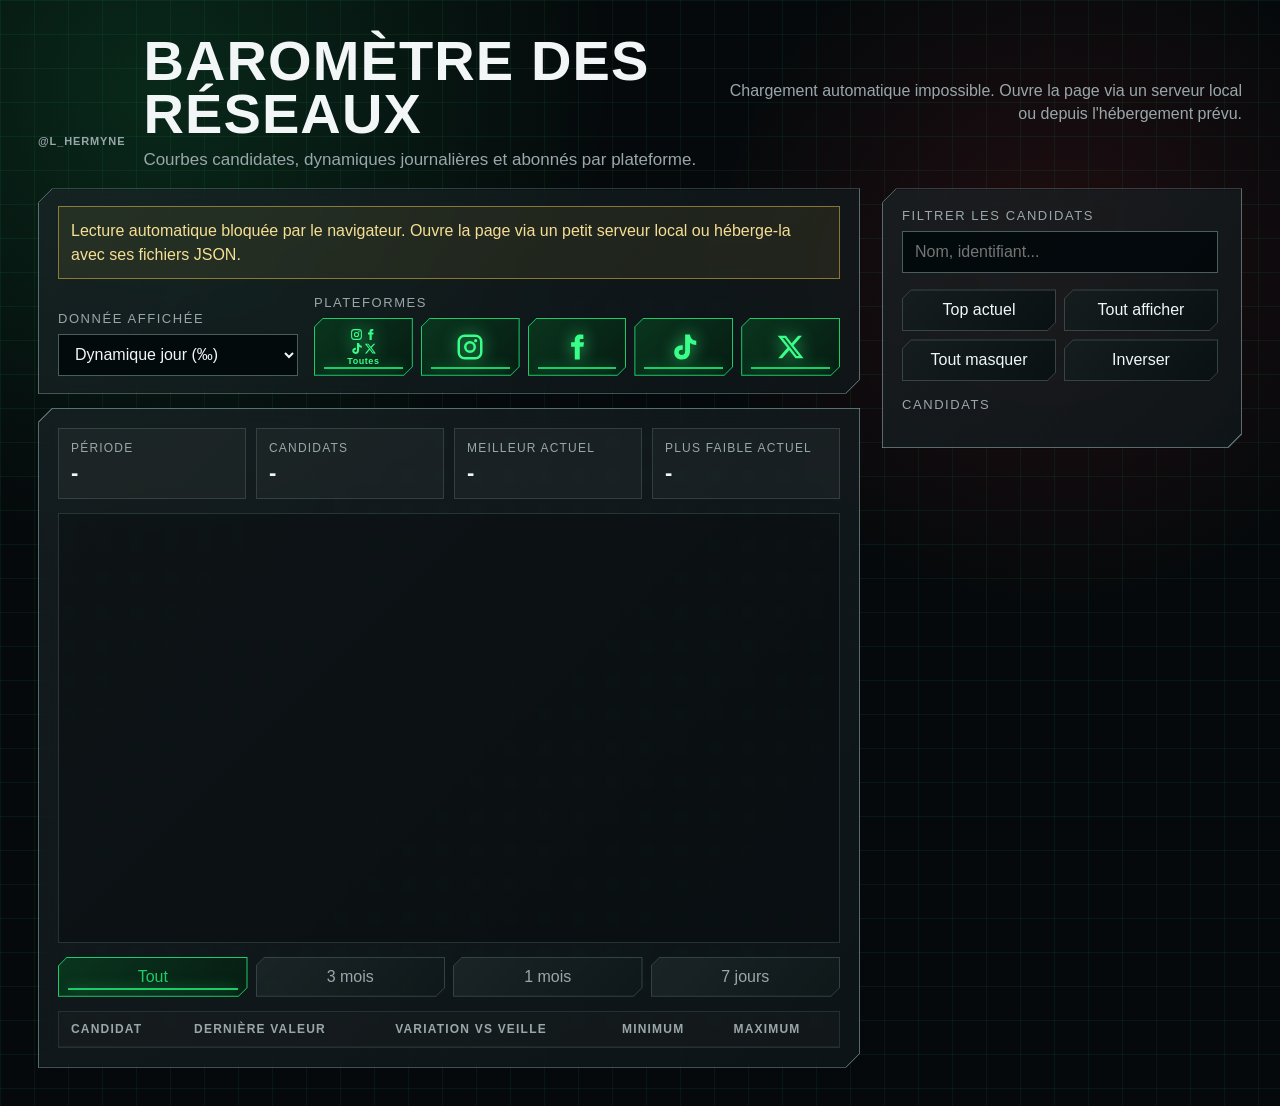
==== monitor_dashboard.html @ f23c0d62 "Add files via upload" ====
<!doctype html>
<html lang="fr">
<head>
  <meta charset="utf-8">
  <meta name="viewport" content="width=device-width, initial-scale=1">
  <title>Baromètre des réseaux</title>
  <style>
    :root {
      --bg: #05090b;
      --panel: rgba(13, 24, 27, 0.62);
      --panel-strong: rgba(18, 31, 35, 0.86);
      --border: rgba(104, 128, 132, 0.55);
      --text: #f3f6f7;
      --muted: #9aa7aa;
      --green: #1ccc68;
      --red: #e8323f;
      --yellow: #f1c84b;
      --grid: rgba(28, 204, 104, 0.08);
      --shadow: rgba(0, 0, 0, 0.45);
    }

    * {
      box-sizing: border-box;
    }

    body {
      margin: 0;
      min-height: 100vh;
      color: var(--text);
      font-family: "IBM Plex Sans", "Segoe UI", Arial, sans-serif;
      background:
        linear-gradient(var(--grid) 1px, transparent 1px),
        linear-gradient(90deg, var(--grid) 1px, transparent 1px),
        radial-gradient(circle at 12% 8%, rgba(28, 204, 104, 0.16), transparent 30%),
        radial-gradient(circle at 82% 24%, rgba(232, 50, 63, 0.12), transparent 26%),
        var(--bg);
      background-size: 34px 34px, 34px 34px, auto, auto, auto;
    }

    header {
      padding: 34px 38px 18px;
      display: flex;
      align-items: center;
      justify-content: space-between;
      gap: 24px;
    }

    .brand-heading {
      display: flex;
      align-items: center;
      gap: 18px;
      min-width: 0;
    }

    .brand-link {
      display: grid;
      justify-items: center;
      gap: 4px;
      color: var(--text);
      text-decoration: none;
      flex: 0 0 auto;
    }

    .brand-logo-mark {
      width: 74px;
      height: 74px;
      display: block;
      background-image: url("output/4-5POverlay.png");
      background-repeat: no-repeat;
      background-size: 270px auto;
      background-position: -2px -2px;
      filter: drop-shadow(0 8px 14px rgba(0, 0, 0, 0.55));
    }

    .brand-handle {
      color: var(--muted);
      font-size: 11px;
      font-weight: 800;
      letter-spacing: 0.08em;
    }

    .brand-link:hover .brand-handle {
      color: var(--green);
    }

    h1 {
      margin: 0;
      font-size: clamp(32px, 5vw, 56px);
      line-height: 0.95;
      letter-spacing: 0.02em;
      text-transform: uppercase;
    }

    .subtitle {
      margin-top: 10px;
      color: var(--muted);
      font-size: 17px;
    }

    .status {
      max-width: 520px;
      color: var(--muted);
      text-align: right;
      line-height: 1.45;
    }

    main {
      padding: 0 38px 38px;
      display: grid;
      grid-template-columns: minmax(0, 1fr) minmax(310px, 360px);
      gap: 22px;
    }

    .panel {
      --panel-corner: 14px;
      --panel-inner-corner: 13px;
      --panel-border-color: rgba(126, 152, 156, 0.68);
      background: transparent;
      border: 0;
      box-shadow: 0 24px 70px var(--shadow);
      clip-path: polygon(var(--panel-corner) 0, 100% 0, 100% calc(100% - var(--panel-corner)), calc(100% - var(--panel-corner)) 100%, 0 100%, 0 var(--panel-corner));
      position: relative;
      isolation: isolate;
    }

    .panel > * {
      position: relative;
      z-index: 2;
    }

    .panel::before {
      content: "";
      position: absolute;
      inset: 1px;
      background:
        linear-gradient(135deg, rgba(255, 255, 255, 0.045), rgba(255, 255, 255, 0.01)),
        var(--panel);
      clip-path: polygon(var(--panel-inner-corner) 0, 100% 0, 100% calc(100% - var(--panel-inner-corner)), calc(100% - var(--panel-inner-corner)) 100%, 0 100%, 0 var(--panel-inner-corner));
      pointer-events: none;
      z-index: 0;
      backdrop-filter: blur(10px);
      -webkit-backdrop-filter: blur(10px);
    }

    .panel::after {
      content: "";
      position: absolute;
      inset: 0;
      pointer-events: none;
      z-index: 1;
      background:
        linear-gradient(135deg, transparent calc(50% - 0.75px), var(--panel-border-color) calc(50% - 0.75px), var(--panel-border-color) calc(50% + 0.75px), transparent calc(50% + 0.75px)) top left / var(--panel-corner) var(--panel-corner) no-repeat,
        linear-gradient(135deg, transparent calc(50% - 0.75px), var(--panel-border-color) calc(50% - 0.75px), var(--panel-border-color) calc(50% + 0.75px), transparent calc(50% + 0.75px)) bottom right / var(--panel-corner) var(--panel-corner) no-repeat,
        linear-gradient(var(--panel-border-color), var(--panel-border-color)) top left var(--panel-corner) / calc(100% - var(--panel-corner)) 1px no-repeat,
        linear-gradient(var(--panel-border-color), var(--panel-border-color)) top right / 1px calc(100% - var(--panel-corner)) no-repeat,
        linear-gradient(var(--panel-border-color), var(--panel-border-color)) bottom left / calc(100% - var(--panel-corner)) 1px no-repeat,
        linear-gradient(var(--panel-border-color), var(--panel-border-color)) bottom left / 1px calc(100% - var(--panel-corner)) no-repeat;
    }

    .filters-panel {
      padding: 18px 20px;
      display: grid;
      grid-template-columns: minmax(190px, 240px) minmax(360px, 1fr);
      align-items: end;
      gap: 16px;
    }

    .candidate-panel {
      padding: 20px;
      align-self: start;
      position: sticky;
      top: 18px;
      max-height: calc(100vh - 36px);
      overflow: hidden;
    }

    .candidate-panel-scroll {
      max-height: calc(100vh - 76px);
      overflow: auto;
      padding-right: 4px;
    }

    .chart-panel {
      padding: 20px;
      min-height: 660px;
      display: grid;
      grid-template-rows: auto minmax(420px, 1fr) auto;
      gap: 14px;
    }

    .main-column {
      display: grid;
      gap: 14px;
      min-width: 0;
    }

    .row {
      display: grid;
      gap: 8px;
      margin-bottom: 16px;
    }

    .filters-panel .row,
    .candidate-panel .row {
      margin-bottom: 0;
    }

    .candidate-panel .row + .row {
      margin-top: 16px;
    }

    label {
      color: var(--muted);
      font-size: 13px;
      text-transform: uppercase;
      letter-spacing: 0.12em;
    }

    select,
    input[type="search"],
    input[type="file"],
    button {
      width: 100%;
      color: var(--text);
      background: rgba(1, 8, 10, 0.85);
      border: 1px solid rgba(104, 128, 132, 0.7);
      border-radius: 0;
      padding: 10px 12px;
      font: inherit;
    }

    button {
      cursor: pointer;
      transition: border-color 0.15s ease, color 0.15s ease, transform 0.15s ease;
    }

    button:hover {
      color: var(--green);
      border-color: var(--green);
      transform: translateY(-1px);
    }

    button,
    select,
    input {
      min-height: 42px;
    }

    .button-grid {
      display: grid;
      grid-template-columns: 1fr 1fr;
      gap: 8px;
    }

    .selection-button {
      position: relative;
      overflow: hidden;
      border: 0;
      background: rgba(104, 128, 132, 0.42);
      clip-path: polygon(9px 0, 100% 0, 100% calc(100% - 9px), calc(100% - 9px) 100%, 0 100%, 0 9px);
      isolation: isolate;
    }

    .selection-button::before {
      content: "";
      position: absolute;
      inset: 1px;
      background:
        linear-gradient(135deg, rgba(255, 255, 255, 0.065), rgba(255, 255, 255, 0.015)),
        rgba(1, 8, 10, 0.9);
      clip-path: polygon(8px 0, 100% 0, 100% calc(100% - 8px), calc(100% - 8px) 100%, 0 100%, 0 8px);
      pointer-events: none;
      z-index: 0;
    }

    .selection-button::after {
      content: "";
      position: absolute;
      left: 10px;
      right: 10px;
      bottom: 7px;
      height: 2px;
      background: transparent;
      transition: background 0.15s ease, box-shadow 0.15s ease;
      z-index: 1;
    }

    .selection-button > span {
      position: relative;
      z-index: 2;
    }

    .selection-button.active {
      color: var(--green);
      background: var(--green);
      box-shadow: 0 0 12px rgba(28, 204, 104, 0.12);
    }

    .selection-button.active::before {
      background:
        linear-gradient(135deg, rgba(57, 255, 136, 0.12), rgba(255, 255, 255, 0.015)),
        rgba(2, 14, 10, 0.94);
    }

    .selection-button.active::after {
      background: var(--green);
      box-shadow: 0 0 12px rgba(28, 204, 104, 0.7);
    }

    .platform-toggle {
      display: grid;
      grid-template-columns: repeat(5, minmax(0, 1fr));
      gap: 8px;
    }

    .platform-button {
      display: grid;
      place-items: center;
      min-height: 54px;
      position: relative;
      overflow: hidden;
      color: var(--text);
      border: 0;
      background: rgba(104, 128, 132, 0.42);
      clip-path: polygon(9px 0, 100% 0, 100% calc(100% - 9px), calc(100% - 9px) 100%, 0 100%, 0 9px);
      isolation: isolate;
      opacity: 0.62;
    }

    .platform-button::before {
      content: "";
      position: absolute;
      inset: 1px;
      background:
        linear-gradient(135deg, rgba(255, 255, 255, 0.055), rgba(255, 255, 255, 0.015)),
        rgba(1, 8, 10, 0.85);
      clip-path: polygon(8px 0, 100% 0, 100% calc(100% - 8px), calc(100% - 8px) 100%, 0 100%, 0 8px);
      pointer-events: none;
      z-index: 0;
    }

    .platform-button::after {
      content: "";
      position: absolute;
      left: 10px;
      right: 10px;
      bottom: 7px;
      height: 2px;
      background: transparent;
      transition: background 0.15s ease, box-shadow 0.15s ease;
      z-index: 1;
    }

    .platform-button.active {
      color: #39ff88;
      background: var(--green);
      box-shadow: inset 0 0 22px rgba(28, 204, 104, 0.08);
      opacity: 1;
    }

    .platform-button.active::before {
      background:
        linear-gradient(135deg, rgba(57, 255, 136, 0.12), rgba(255, 255, 255, 0.015)),
        rgba(2, 14, 10, 0.94);
    }

    .platform-button.active::after {
      background: var(--green);
      box-shadow: 0 0 12px rgba(28, 204, 104, 0.7);
    }

    .platform-button.all-platforms {
      grid-template-rows: 1fr auto;
      gap: 1px;
      font-weight: 900;
      font-size: 9px;
      letter-spacing: 0.06em;
    }

    .all-platform-icons {
      display: grid;
      grid-template-columns: repeat(2, 13px);
      gap: 1px;
    }

    .all-platform-icons svg {
      width: 13px;
      height: 13px;
      fill: currentColor;
    }

    .platform-icon {
      display: grid;
      place-items: center;
      width: 30px;
      height: 30px;
      font-weight: 900;
      line-height: 1;
    }

    .platform-icon svg {
      width: 30px;
      height: 30px;
      fill: currentColor;
    }

    .platform-button > span {
      position: relative;
      z-index: 2;
    }

    .platform-button.active .platform-icon,
    .platform-button.active .all-platform-icons {
      color: #39ff88;
      filter: drop-shadow(0 0 8px rgba(57, 255, 136, 0.72));
    }

    .candidate-list {
      display: grid;
      gap: 9px;
      margin-top: 8px;
    }

    .candidate {
      display: grid;
      grid-template-columns: 54px minmax(0, 1fr) auto;
      align-items: center;
      gap: 11px;
      padding: 8px;
      position: relative;
      background: rgba(104, 128, 132, 0.5);
      border: 0;
      color: var(--text);
      clip-path: polygon(9px 0, 100% 0, 100% calc(100% - 9px), calc(100% - 9px) 100%, 0 100%, 0 9px);
      isolation: isolate;
      transition: border-color 0.15s ease, background 0.15s ease, opacity 0.15s ease;
    }

    .candidate > * {
      position: relative;
      z-index: 2;
    }

    .candidate::before {
      content: "";
      position: absolute;
      inset: 1px;
      clip-path: polygon(8px 0, 100% 0, 100% calc(100% - 8px), calc(100% - 8px) 100%, 0 100%, 0 8px);
      pointer-events: none;
      background: rgba(255, 255, 255, 0.045);
      z-index: 0;
    }

    .candidate {
      cursor: pointer;
    }

    .candidate input {
      position: absolute;
      opacity: 0;
      pointer-events: none;
    }

    .candidate.active {
      background: var(--green);
      color: var(--text);
    }

    .candidate.active::before {
      background:
        linear-gradient(135deg, rgba(57, 255, 136, 0.1), rgba(255, 255, 255, 0.015)),
        rgba(2, 14, 10, 0.92);
    }

    .candidate:not(.active) {
      opacity: 0.68;
    }

    .candidate-photo-frame {
      width: 54px;
      height: 54px;
      display: block;
    }

    .candidate-photo {
      width: 100%;
      height: 100%;
      object-fit: cover;
      background: rgba(0, 0, 0, 0.55);
      border: 1px solid rgba(104, 128, 132, 0.55);
      clip-path: polygon(8px 0, 100% 0, 100% calc(100% - 8px), calc(100% - 8px) 100%, 0 100%, 0 8px);
    }

    .candidate-photo-fallback {
      display: grid;
      place-items: center;
      font-size: 20px;
      font-weight: 900;
      color: var(--muted);
    }

    .candidate input {
      accent-color: var(--green);
    }

    .candidate-name {
      overflow: hidden;
      white-space: nowrap;
      text-overflow: ellipsis;
      font-weight: 700;
    }

    .dot {
      width: 10px;
      height: 10px;
      border-radius: 99px;
      display: inline-block;
    }

    .kpis {
      display: grid;
      grid-template-columns: repeat(4, minmax(0, 1fr));
      gap: 10px;
    }

    .kpi {
      padding: 12px;
      background: rgba(255, 255, 255, 0.035);
      border: 1px solid rgba(104, 128, 132, 0.32);
    }

    .kpi span {
      display: block;
      color: var(--muted);
      font-size: 12px;
      text-transform: uppercase;
      letter-spacing: 0.1em;
    }

    .kpi strong {
      display: block;
      margin-top: 5px;
      font-size: 22px;
    }

    .chart-wrap {
      position: relative;
      min-height: 420px;
      background: rgba(0, 0, 0, 0.25);
      border: 1px solid rgba(104, 128, 132, 0.3);
    }

    .range-toggle {
      display: grid;
      grid-template-columns: repeat(4, minmax(0, 1fr));
      gap: 8px;
    }

    .range-button {
      min-height: 40px;
      color: var(--muted);
      position: relative;
      overflow: hidden;
      border: 0;
      background: rgba(104, 128, 132, 0.42);
      clip-path: polygon(9px 0, 100% 0, 100% calc(100% - 9px), calc(100% - 9px) 100%, 0 100%, 0 9px);
      isolation: isolate;
    }

    .range-button::before {
      content: "";
      position: absolute;
      inset: 1px;
      background:
        linear-gradient(135deg, rgba(255, 255, 255, 0.065), rgba(255, 255, 255, 0.015)),
        rgba(1, 8, 10, 0.78);
      clip-path: polygon(8px 0, 100% 0, 100% calc(100% - 8px), calc(100% - 8px) 100%, 0 100%, 0 8px);
      pointer-events: none;
      z-index: 0;
    }

    .range-button::after {
      content: "";
      position: absolute;
      left: 10px;
      right: 10px;
      bottom: 7px;
      height: 2px;
      background: transparent;
      transition: background 0.15s ease, box-shadow 0.15s ease;
      z-index: 1;
    }

    .range-button > span {
      position: relative;
      z-index: 2;
    }

    .range-button.active {
      color: var(--green);
      background: var(--green);
    }

    .range-button.active::before {
      background:
        linear-gradient(135deg, rgba(57, 255, 136, 0.12), rgba(255, 255, 255, 0.015)),
        rgba(2, 14, 10, 0.94);
    }

    .range-button.active::after {
      background: var(--green);
      box-shadow: 0 0 12px rgba(28, 204, 104, 0.7);
    }

    canvas {
      width: 100%;
      height: 100%;
      display: block;
    }

    .tooltip {
      position: absolute;
      pointer-events: none;
      min-width: 190px;
      max-width: 280px;
      padding: 10px 12px;
      border: 1px solid rgba(104, 128, 132, 0.62);
      background: rgba(2, 8, 10, 0.94);
      box-shadow: 0 14px 36px rgba(0, 0, 0, 0.38);
      color: var(--text);
      font-size: 13px;
      line-height: 1.45;
      display: none;
      z-index: 10;
    }

    .table-wrap {
      overflow: auto;
      border: 1px solid rgba(104, 128, 132, 0.28);
      background: rgba(0, 0, 0, 0.2);
      -webkit-overflow-scrolling: touch;
    }

    table {
      width: 100%;
      border-collapse: collapse;
      min-width: 720px;
    }

    th,
    td {
      padding: 10px 12px;
      border-bottom: 1px solid rgba(104, 128, 132, 0.18);
      text-align: left;
      white-space: nowrap;
    }

    th {
      color: var(--muted);
      font-size: 12px;
      text-transform: uppercase;
      letter-spacing: 0.1em;
      background: rgba(255, 255, 255, 0.035);
    }

    .positive {
      color: var(--green);
      font-weight: 800;
    }

    .negative {
      color: var(--red);
      font-weight: 800;
    }

    .neutral {
      color: var(--muted);
      font-weight: 800;
    }

    .notice {
      display: none;
      margin-bottom: 16px;
      padding: 12px;
      border: 1px solid rgba(241, 200, 75, 0.5);
      background: rgba(241, 200, 75, 0.08);
      color: #f5df95;
      line-height: 1.45;
    }

    .filters-panel .notice {
      grid-column: 1 / -1;
      margin-bottom: 0;
    }

    .notice.visible {
      display: block;
    }

    .small {
      color: var(--muted);
      font-size: 13px;
      line-height: 1.45;
    }

    @media (max-width: 980px) {
      header {
        display: grid;
        align-items: start;
      }

      .status {
        margin-top: 14px;
        text-align: left;
      }

      main {
        grid-template-columns: 1fr;
      }

      .filters-panel {
        grid-template-columns: 1fr;
      }

      .candidate-panel {
        position: static;
        max-height: none;
      }

      .candidate-panel-scroll {
        max-height: none;
        overflow: visible;
        padding-right: 0;
      }

      .kpis {
        grid-template-columns: repeat(2, minmax(0, 1fr));
      }
    }

    @media (max-width: 640px) {
      body {
        background-size: 26px 26px, 26px 26px, auto, auto, auto;
      }

      header {
        padding: 22px 14px 14px;
      }

      h1 {
        font-size: clamp(30px, 11vw, 42px);
      }

      .brand-heading {
        align-items: flex-start;
        gap: 12px;
      }

      .brand-logo-mark {
        width: 56px;
        height: 56px;
        background-size: 206px auto;
      }

      .subtitle {
        font-size: 14px;
      }

      .status {
        font-size: 13px;
      }

      main {
        padding: 0 10px 18px;
        gap: 12px;
      }

      .panel {
        --panel-corner: 10px;
        --panel-inner-corner: 9px;
      }

      .filters-panel,
      .candidate-panel,
      .chart-panel {
        padding: 12px;
      }

      .chart-panel {
        min-height: 0;
        grid-template-rows: auto 54vh auto;
      }

      .chart-wrap {
        min-height: 360px;
      }

      .row {
        margin-bottom: 12px;
      }

      label {
        font-size: 11px;
        letter-spacing: 0.09em;
      }

      select,
      input[type="search"],
      input[type="file"],
      button {
        min-height: 46px;
        padding: 11px 12px;
        font-size: 16px;
      }

      .button-grid {
        grid-template-columns: 1fr;
      }

      .platform-toggle {
        grid-template-columns: repeat(5, minmax(48px, 1fr));
      }

      .platform-button {
        min-height: 50px;
      }

      .selection-button {
        min-height: 50px;
      }

      .candidate-list {
        grid-template-columns: 1fr;
        max-height: none;
        overflow: visible;
        padding-right: 0;
      }

      .candidate {
        grid-template-columns: 58px minmax(0, 1fr) auto;
        min-height: 74px;
        padding: 8px 10px;
        gap: 10px;
      }

      .candidate-photo-frame {
        width: 58px;
        height: 58px;
        aspect-ratio: 1 / 1;
      }

      .candidate-photo {
        object-fit: contain;
      }

      .range-toggle {
        grid-template-columns: repeat(2, minmax(0, 1fr));
      }

      .kpis {
        grid-template-columns: 1fr;
        gap: 8px;
      }

      .kpi {
        padding: 10px;
      }

      .kpi strong {
        font-size: 18px;
        line-height: 1.25;
      }

      .table-wrap {
        margin: 0 -2px;
      }

      table {
        min-width: 640px;
      }

      th,
      td {
        padding: 9px 10px;
        font-size: 13px;
      }
    }

    @media (max-width: 420px) {
      .chart-panel {
        grid-template-rows: auto 50vh auto;
      }

      .chart-wrap {
        min-height: 330px;
      }

      table {
        min-width: 590px;
      }
    }
  </style>
</head>
<body>
  <header>
    <div class="brand-heading">
      <a class="brand-link" href="https://www.instagram.com/l_hermyne/" target="_blank" rel="noopener" aria-label="Ouvrir Instagram @L_HERMYNE">
        <span class="brand-logo-mark" aria-hidden="true"></span>
        <span class="brand-handle">@L_HERMYNE</span>
      </a>
      <div>
        <h1>Baromètre des réseaux</h1>
        <div class="subtitle">Courbes candidates, dynamiques journalières et abonnés par plateforme.</div>
      </div>
    </div>
    <div class="status" id="status">Chargement des fichiers JSON...</div>
  </header>

  <main>
    <div class="main-column">
      <section class="panel filters-panel">
        <div class="notice" id="fileNotice">
          Lecture automatique bloquée par le navigateur. Ouvre la page via un petit serveur local ou héberge-la avec ses fichiers JSON.
        </div>

        <div class="row">
          <label for="metric">Donnée affichée</label>
          <select id="metric">
            <option value="daily">Dynamique jour (‰)</option>
            <option value="followers">Abonnés</option>
          </select>
        </div>

        <div class="row">
          <label>Plateformes</label>
          <div class="platform-toggle" id="platformToggle" aria-label="Plateformes">
            <button type="button" class="platform-button all-platforms active" data-platform="all" aria-pressed="true">
              <span class="all-platform-icons">
                <svg viewBox="0 0 24 24" aria-hidden="true"><path d="M7.8 2h8.4A5.8 5.8 0 0 1 22 7.8v8.4a5.8 5.8 0 0 1-5.8 5.8H7.8A5.8 5.8 0 0 1 2 16.2V7.8A5.8 5.8 0 0 1 7.8 2Zm-.1 2A3.7 3.7 0 0 0 4 7.7v8.6A3.7 3.7 0 0 0 7.7 20h8.6a3.7 3.7 0 0 0 3.7-3.7V7.7A3.7 3.7 0 0 0 16.3 4H7.7Zm8.8 1.6a1.3 1.3 0 1 1 0 2.6 1.3 1.3 0 0 1 0-2.6ZM12 7.2A4.8 4.8 0 1 1 12 16.8 4.8 4.8 0 0 1 12 7.2Zm0 2A2.8 2.8 0 1 0 12 14.8 2.8 2.8 0 0 0 12 9.2Z"/></svg>
                <svg viewBox="0 0 24 24" aria-hidden="true"><path d="M14.2 8.1V6.6c0-.7.2-1.1 1.2-1.1h1.7V2.2c-.8-.1-1.7-.2-2.5-.2-2.6 0-4.4 1.6-4.4 4.4v1.7H7.3v3.7h2.9V22h4V11.8h2.9l.5-3.7h-3.4Z"/></svg>
                <svg viewBox="0 0 24 24" aria-hidden="true"><path d="M16.7 2c.4 3 2.1 4.8 5.1 5v3.4a8.3 8.3 0 0 1-5-1.6v6.4c0 4.1-2.6 6.8-6.5 6.8-3.7 0-6.1-2.4-6.1-5.7 0-3.6 2.8-6.1 6.8-5.7v3.6c-1.9-.3-3.2.5-3.2 2 0 1.2 1 2.1 2.4 2.1 1.7 0 2.7-1 2.7-3V2h3.8Z"/></svg>
                <svg viewBox="0 0 24 24" aria-hidden="true"><path d="M17.7 3h3.1l-6.8 7.8L22 21h-6.4l-5-6.5L4.9 21H1.8l7.3-8.4L1.4 3h6.6l4.5 5.9L17.7 3Zm-1.1 16.2h1.7L7.1 4.7H5.3l11.3 14.5Z"/></svg>
              </span>
              <span>Toutes</span>
            </button>
            <button type="button" class="platform-button active" data-platform="instagram" aria-label="Instagram" aria-pressed="true">
              <span class="platform-icon"><svg viewBox="0 0 24 24" aria-hidden="true"><path d="M7.8 2h8.4A5.8 5.8 0 0 1 22 7.8v8.4a5.8 5.8 0 0 1-5.8 5.8H7.8A5.8 5.8 0 0 1 2 16.2V7.8A5.8 5.8 0 0 1 7.8 2Zm-.1 2A3.7 3.7 0 0 0 4 7.7v8.6A3.7 3.7 0 0 0 7.7 20h8.6a3.7 3.7 0 0 0 3.7-3.7V7.7A3.7 3.7 0 0 0 16.3 4H7.7Zm8.8 1.6a1.3 1.3 0 1 1 0 2.6 1.3 1.3 0 0 1 0-2.6ZM12 7.2A4.8 4.8 0 1 1 12 16.8 4.8 4.8 0 0 1 12 7.2Zm0 2A2.8 2.8 0 1 0 12 14.8 2.8 2.8 0 0 0 12 9.2Z"/></svg></span>
            </button>
            <button type="button" class="platform-button active" data-platform="facebook" aria-label="Facebook" aria-pressed="true">
              <span class="platform-icon"><svg viewBox="0 0 24 24" aria-hidden="true"><path d="M14.2 8.1V6.6c0-.7.2-1.1 1.2-1.1h1.7V2.2c-.8-.1-1.7-.2-2.5-.2-2.6 0-4.4 1.6-4.4 4.4v1.7H7.3v3.7h2.9V22h4V11.8h2.9l.5-3.7h-3.4Z"/></svg></span>
            </button>
            <button type="button" class="platform-button active" data-platform="tiktok" aria-label="TikTok" aria-pressed="true">
              <span class="platform-icon"><svg viewBox="0 0 24 24" aria-hidden="true"><path d="M16.7 2c.4 3 2.1 4.8 5.1 5v3.4a8.3 8.3 0 0 1-5-1.6v6.4c0 4.1-2.6 6.8-6.5 6.8-3.7 0-6.1-2.4-6.1-5.7 0-3.6 2.8-6.1 6.8-5.7v3.6c-1.9-.3-3.2.5-3.2 2 0 1.2 1 2.1 2.4 2.1 1.7 0 2.7-1 2.7-3V2h3.8Z"/></svg></span>
            </button>
            <button type="button" class="platform-button active" data-platform="twitter" aria-label="X" aria-pressed="true">
              <span class="platform-icon"><svg viewBox="0 0 24 24" aria-hidden="true"><path d="M17.7 3h3.1l-6.8 7.8L22 21h-6.4l-5-6.5L4.9 21H1.8l7.3-8.4L1.4 3h6.6l4.5 5.9L17.7 3Zm-1.1 16.2h1.7L7.1 4.7H5.3l11.3 14.5Z"/></svg></span>
            </button>
          </div>
        </div>

      </section>

      <section class="panel chart-panel">
        <div class="kpis">
          <div class="kpi"><span>Période</span><strong id="kpiPeriod">-</strong></div>
          <div class="kpi"><span>Candidats</span><strong id="kpiCandidates">-</strong></div>
          <div class="kpi"><span>Meilleur actuel</span><strong id="kpiBest">-</strong></div>
          <div class="kpi"><span>Plus faible actuel</span><strong id="kpiWorst">-</strong></div>
        </div>

        <div class="chart-wrap" id="chartWrap">
          <canvas id="chart"></canvas>
          <div class="tooltip" id="tooltip"></div>
        </div>

        <div class="range-toggle" id="rangeToggle" aria-label="Période affichée">
          <button type="button" class="range-button active" data-range="all" aria-pressed="true"><span>Tout</span></button>
          <button type="button" class="range-button" data-range="90d" aria-pressed="false"><span>3 mois</span></button>
          <button type="button" class="range-button" data-range="30d" aria-pressed="false"><span>1 mois</span></button>
          <button type="button" class="range-button" data-range="7d" aria-pressed="false"><span>7 jours</span></button>
        </div>

        <div class="table-wrap">
          <table>
            <thead>
              <tr>
                <th>Candidat</th>
                <th>Dernière valeur</th>
                <th>Variation vs veille</th>
                <th>Minimum</th>
                <th>Maximum</th>
              </tr>
            </thead>
            <tbody id="summaryBody"></tbody>
          </table>
        </div>
      </section>
    </div>

    <aside class="panel candidate-panel">
      <div class="candidate-panel-scroll">
        <div class="row">
          <label for="candidateSearch">Filtrer les candidats</label>
          <input id="candidateSearch" type="search" placeholder="Nom, identifiant...">
        </div>

        <div class="button-grid row selection-actions">
          <button type="button" class="selection-button" id="selectTop" data-selection-action="top"><span>Top actuel</span></button>
          <button type="button" class="selection-button" id="selectAll" data-selection-action="all"><span>Tout afficher</span></button>
          <button type="button" class="selection-button" id="clearAll" data-selection-action="none"><span>Tout masquer</span></button>
          <button type="button" class="selection-button" id="invertSelection" data-selection-action="invert"><span>Inverser</span></button>
        </div>

        <div class="row">
          <label>Candidats</label>
          <div class="candidate-list" id="candidateList"></div>
        </div>
      </div>
    </aside>
  </main>

  <script>
    const PLATFORM_FILES = {
      instagram: "data/instagram_history.json",
      twitter: "data/twitter_history.json",
      tiktok: "data/tiktok_history.json",
      facebook: "data/facebook_history.json"
    };

    const PLATFORM_LABELS = {
      instagram: "Instagram",
      twitter: "X",
      tiktok: "TikTok",
      facebook: "Facebook"
    };

    const COLORS = [
      "#1ccc68", "#41a4ff", "#f1c84b", "#e8323f", "#b46cff", "#ff8d3d", "#33d6d1",
      "#f36fb5", "#98e64d", "#d9e2e7", "#8fa8ff", "#ffaa9b", "#57f0a4", "#c8c04f"
    ];

    const state = {
      candidates: [],
      histories: {},
      selectedPlatforms: new Set(Object.keys(PLATFORM_FILES)),
      selectedRange: "all",
      selected: new Set(),
      selectionAction: "top",
      series: [],
      hover: null,
      ready: false
    };

    const els = {
      status: document.getElementById("status"),
      fileNotice: document.getElementById("fileNotice"),
      metric: document.getElementById("metric"),
      platformToggle: document.getElementById("platformToggle"),
      rangeToggle: document.getElementById("rangeToggle"),
      candidateSearch: document.getElementById("candidateSearch"),
      candidateList: document.getElementById("candidateList"),
      selectTop: document.getElementById("selectTop"),
      selectAll: document.getElementById("selectAll"),
      clearAll: document.getElementById("clearAll"),
      invertSelection: document.getElementById("invertSelection"),
      canvas: document.getElementById("chart"),
      chartWrap: document.getElementById("chartWrap"),
      tooltip: document.getElementById("tooltip"),
      summaryBody: document.getElementById("summaryBody"),
      kpiPeriod: document.getElementById("kpiPeriod"),
      kpiCandidates: document.getElementById("kpiCandidates"),
      kpiBest: document.getElementById("kpiBest"),
      kpiWorst: document.getElementById("kpiWorst")
    };

    const ctx = els.canvas.getContext("2d");

    function formatValue(value, metric) {
      if (value == null || Number.isNaN(value)) return "-";
      if (metric === "followers") return Math.round(value).toLocaleString("fr-FR");
      return `${value >= 0 ? "+" : ""}${value.toFixed(1).replace(".", ",")}‰`;
    }

    function formatDate(dateText, short = false) {
      if (!dateText) return "-";
      const parts = String(dateText).split("-");
      if (parts.length !== 3) return dateText;
      const [year, month, day] = parts;
      return short ? `${day}/${month}` : `${day}/${month}/${year.slice(-2)}`;
    }

    function escapeHtml(value) {
      return String(value)
        .replace(/&/g, "&amp;")
        .replace(/</g, "&lt;")
        .replace(/>/g, "&gt;")
        .replace(/"/g, "&quot;")
        .replace(/'/g, "&#039;");
    }

    function valueClass(value) {
      if (value == null || Math.abs(value) < 0.05) return "neutral";
      return value > 0 ? "positive" : "negative";
    }

    function account(snapshot, candidateId) {
      return snapshot?.accounts?.[candidateId] ?? null;
    }

    function perMille(current, previous) {
      if (current == null || previous == null || previous === 0) return null;
      return ((current - previous) / previous) * 1000;
    }

    function activePlatforms() {
      return Object.keys(PLATFORM_FILES).filter(platform => state.selectedPlatforms.has(platform));
    }

    function setPlatformButtons() {
      const platforms = activePlatforms();
      const allActive = platforms.length === Object.keys(PLATFORM_FILES).length;

      for (const button of els.platformToggle.querySelectorAll(".platform-button")) {
        const platform = button.dataset.platform;
        const active = platform === "all" ? allActive : state.selectedPlatforms.has(platform);
        button.classList.toggle("active", active);
        button.setAttribute("aria-pressed", String(active));
      }
    }

    function setRangeButtons() {
      for (const button of els.rangeToggle.querySelectorAll(".range-button")) {
        const active = button.dataset.range === state.selectedRange;
        button.classList.toggle("active", active);
        button.setAttribute("aria-pressed", String(active));
      }
    }

    function setSelectionAction(action) {
      state.selectionAction = action;
      for (const button of document.querySelectorAll(".selection-button")) {
        const active = button.dataset.selectionAction === action;
        button.classList.toggle("active", active);
        button.setAttribute("aria-pressed", String(active));
      }
    }

    function candidatePhotoPath(candidate) {
      const safeName = String(candidate.id || "")
        .toLowerCase()
        .replace(/[^a-z0-9_-]+/g, "_")
        .replace(/^_+|_+$/g, "");
      return safeName ? `output/profile_pics/${safeName}.png` : "";
    }

    function candidateInstagramUsername(candidate) {
      return candidate.accounts?.instagram?.username || "";
    }

    function instagramProfilePictures(candidateId) {
      const history = state.histories.instagram || [];
      const urls = [];
      for (let index = history.length - 1; index >= 0; index -= 1) {
        const url = account(history[index], candidateId)?.profile_pic_url;
        if (url && !urls.includes(url)) urls.push(url);
      }
      return urls;
    }

    function candidatePhotoSources(candidate) {
      const sources = instagramProfilePictures(candidate.id);
      const username = candidateInstagramUsername(candidate);
      if (username) sources.push(`https://unavatar.io/instagram/${encodeURIComponent(username)}`);
      const localPath = candidatePhotoPath(candidate);
      if (localPath) sources.push(localPath);
      return sources;
    }

    function handleCandidateImageError(image) {
      let sources = [];
      try {
        sources = JSON.parse(image.dataset.photoSources || "[]");
      } catch (error) {
        sources = [];
      }

      const nextIndex = Number(image.dataset.photoIndex || 0) + 1;
      if (sources[nextIndex]) {
        image.dataset.photoIndex = String(nextIndex);
        image.src = sources[nextIndex];
        return;
      }

      image.style.display = "none";
      image.nextElementSibling.style.display = "grid";
    }

    function allDates() {
      const dates = new Set();
      for (const history of Object.values(state.histories)) {
        for (const snapshot of history || []) {
          if (snapshot.date) dates.add(snapshot.date);
        }
      }
      return [...dates].sort();
    }

    function filteredDates() {
      const dates = allDates();
      if (state.selectedRange === "all" || !dates.length) return dates;

      const latest = new Date(`${dates[dates.length - 1]}T00:00:00`);
      const days = { "7d": 7, "30d": 30, "90d": 90 }[state.selectedRange];
      if (!days) return dates;

      const start = new Date(latest);
      start.setDate(start.getDate() - (days - 1));
      return dates.filter(date => new Date(`${date}T00:00:00`) >= start);
    }

    function snapshotByDate(platform, date) {
      return state.historyByDate?.[platform]?.[date] ?? null;
    }

    function selectedPlatformValues(candidateId, date, previousDate, metric) {
      const values = [];
      for (const platform of activePlatforms()) {
        const current = snapshotByDate(platform, date);
        const currentFollowers = account(current, candidateId)?.followers;

        if (metric === "followers") {
          if (currentFollowers != null) values.push({ value: currentFollowers, followers: currentFollowers });
          continue;
        }

        const previousFollowers = account(snapshotByDate(platform, previousDate), candidateId)?.followers;
        const value = perMille(currentFollowers, previousFollowers);
        if (value != null) values.push({ value, followers: currentFollowers });
      }

      return values;
    }

    function combinedValue(candidateId, date, previousDate, metric) {
      const values = selectedPlatformValues(candidateId, date, previousDate, metric);
      if (!values.length) return null;

      if (metric === "followers") {
        return values.reduce((sum, item) => sum + (item.value || 0), 0);
      }

      const maxFollowers = Math.max(...values.map(item => item.followers || 0));
      if (maxFollowers <= 0) return null;

      let weightedSum = 0;
      let weightSum = 0;
      for (const item of values) {
        const weight = item.followers / maxFollowers;
        weightedSum += item.value * weight;
        weightSum += weight;
      }
      return weightSum ? weightedSum / weightSum : null;
    }

    function candidateName(candidate) {
      return candidate.display_name || candidate.id;
    }

    function getColor(candidate, index) {
      const key = candidate.id || String(index);
      let hash = 0;
      for (let i = 0; i < key.length; i += 1) hash = (hash * 31 + key.charCodeAt(i)) >>> 0;
      return COLORS[hash % COLORS.length];
    }

    function buildSeries() {
      const metric = els.metric.value;
      const dates = filteredDates();
      const completeDates = allDates();
      const platforms = activePlatforms();

      state.series = state.candidates
        .filter(candidate => state.selected.has(candidate.id))
        .map((candidate, index) => {
          const points = dates.map((date, dateIndex) => {
            const completeDateIndex = completeDates.indexOf(date);
            const previousDate = completeDates[completeDateIndex - 1];
            const value = platforms.length ? combinedValue(candidate.id, date, previousDate, metric) : null;
            return { date, value };
          }).filter(point => point.value != null);

          return {
            candidate,
            label: candidateName(candidate),
            color: getColor(candidate, index),
            points
          };
        })
        .filter(series => series.points.length);
    }

    function drawChart() {
      const ratio = window.devicePixelRatio || 1;
      const rect = els.chartWrap.getBoundingClientRect();
      const width = Math.max(320, rect.width);
      const height = Math.max(420, rect.height);
      els.canvas.width = Math.floor(width * ratio);
      els.canvas.height = Math.floor(height * ratio);
      ctx.setTransform(ratio, 0, 0, ratio, 0, 0);
      ctx.clearRect(0, 0, width, height);

      const compactChart = width < 620;
      const margin = compactChart
        ? { top: 20, right: 12, bottom: 42, left: 44 }
        : { top: 26, right: 28, bottom: 48, left: 72 };
      const plot = {
        x: margin.left,
        y: margin.top,
        w: width - margin.left - margin.right,
        h: height - margin.top - margin.bottom
      };

      const points = state.series.flatMap(series => series.points.map(point => point.value));
      if (!points.length) {
        ctx.fillStyle = "#9aa7aa";
        ctx.font = "16px Segoe UI, Arial";
        ctx.fillText("Aucune donnée à afficher avec ces filtres.", margin.left, margin.top + 30);
        return;
      }

      let min = Math.min(...points);
      let max = Math.max(...points);
      if (min === max) {
        min -= 1;
        max += 1;
      }

      const pad = (max - min) * 0.12;
      min -= pad;
      max += pad;

      const allChartDates = [...new Set(state.series.flatMap(series => series.points.map(point => point.date)))].sort();
      const xForDate = date => {
        const index = allChartDates.indexOf(date);
        if (allChartDates.length <= 1) return plot.x + plot.w / 2;
        return plot.x + (index / (allChartDates.length - 1)) * plot.w;
      };
      const yForValue = value => plot.y + plot.h - ((value - min) / (max - min)) * plot.h;

      ctx.strokeStyle = "rgba(104, 128, 132, 0.22)";
      ctx.lineWidth = 1;
      ctx.fillStyle = "#9aa7aa";
      ctx.font = `${compactChart ? 10 : 12}px Segoe UI, Arial`;
      ctx.textAlign = "right";
      ctx.textBaseline = "middle";

      for (let i = 0; i <= 5; i += 1) {
        const value = min + ((max - min) / 5) * i;
        const y = yForValue(value);
        ctx.beginPath();
        ctx.moveTo(plot.x, y);
        ctx.lineTo(plot.x + plot.w, y);
        ctx.stroke();
        ctx.fillText(formatValue(value, els.metric.value), plot.x - (compactChart ? 5 : 10), y);
      }

      ctx.textAlign = "center";
      ctx.textBaseline = "top";
      allChartDates.forEach((date, index) => {
        const tickCount = compactChart ? 3 : 5;
        if (index !== 0 && index !== allChartDates.length - 1 && index % Math.ceil(allChartDates.length / tickCount) !== 0) return;
        const x = xForDate(date);
        ctx.fillText(formatDate(date, true), x, plot.y + plot.h + 14);
      });

      const zeroY = min < 0 && max > 0 ? yForValue(0) : null;
      if (zeroY != null) {
        ctx.strokeStyle = "rgba(217, 226, 231, 0.38)";
        ctx.beginPath();
        ctx.moveTo(plot.x, zeroY);
        ctx.lineTo(plot.x + plot.w, zeroY);
        ctx.stroke();
      }

      for (const series of state.series) {
        const valid = series.points;
        if (!valid.length) continue;

        ctx.beginPath();
        valid.forEach((point, index) => {
          const x = xForDate(point.date);
          const y = yForValue(point.value);
          if (index === 0) ctx.moveTo(x, y);
          else ctx.lineTo(x, y);
        });

        ctx.strokeStyle = series.color;
        ctx.lineWidth = 2.5;
        ctx.stroke();

        for (const point of valid) {
          ctx.beginPath();
          ctx.arc(xForDate(point.date), yForValue(point.value), 3.2, 0, Math.PI * 2);
          ctx.fillStyle = series.color;
          ctx.fill();
        }
      }

      state.chartScale = { plot, min, max, allChartDates, xForDate, yForValue };
    }

    function updateTooltip(event) {
      if (!state.chartScale) return;
      const rect = els.canvas.getBoundingClientRect();
      const x = event.clientX - rect.left;
      const y = event.clientY - rect.top;
      let nearest = null;
      let nearestDistance = Infinity;

      for (const series of state.series) {
        for (const point of series.points) {
          const px = state.chartScale.xForDate(point.date);
          const py = state.chartScale.yForValue(point.value);
          const distance = Math.hypot(px - x, py - y);
          if (distance < nearestDistance) {
            nearestDistance = distance;
            nearest = { series, point, px, py };
          }
        }
      }

      if (!nearest || nearestDistance > 24) {
        els.tooltip.style.display = "none";
        return;
      }

      els.tooltip.innerHTML = `
        <strong style="color:${nearest.series.color}">${escapeHtml(nearest.series.label)}</strong><br>
        ${formatDate(nearest.point.date)}<br>
        ${formatValue(nearest.point.value, els.metric.value)}
      `;
      els.tooltip.style.display = "block";
      const wrapWidth = els.chartWrap.clientWidth;
      const wrapHeight = els.chartWrap.clientHeight;
      const margin = 10;
      const offset = 12;
      const tooltipWidth = els.tooltip.offsetWidth;
      const tooltipHeight = els.tooltip.offsetHeight;
      let left = nearest.px + offset;
      let top = nearest.py + offset;

      if (left + tooltipWidth > wrapWidth - margin) {
        left = nearest.px - tooltipWidth - offset;
      }
      if (top + tooltipHeight > wrapHeight - margin) {
        top = nearest.py - tooltipHeight - offset;
      }

      els.tooltip.style.left = `${Math.max(margin, left)}px`;
      els.tooltip.style.top = `${Math.max(margin, top)}px`;
    }

    function renderSummary() {
      const metric = els.metric.value;
      const rows = state.series.map(series => {
        const values = series.points.map(point => point.value);
        const latest = values[values.length - 1];
        const previous = values.length > 1 ? values[values.length - 2] : null;
        return {
          label: series.label,
          color: series.color,
          latest,
          diff: previous == null ? null : latest - previous,
          min: Math.min(...values),
          max: Math.max(...values)
        };
      }).sort((a, b) => (b.latest ?? -Infinity) - (a.latest ?? -Infinity));

      els.summaryBody.innerHTML = rows.map(row => `
        <tr>
          <td><span class="dot" style="background:${row.color}"></span> ${escapeHtml(row.label)}</td>
          <td class="${valueClass(row.latest)}">${formatValue(row.latest, metric)}</td>
          <td class="${valueClass(row.diff)}">${formatValue(row.diff, metric)}</td>
          <td>${formatValue(row.min, metric)}</td>
          <td>${formatValue(row.max, metric)}</td>
        </tr>
      `).join("");

      const plottedDates = [...new Set(state.series.flatMap(series => series.points.map(point => point.date)))].sort();
      els.kpiPeriod.textContent = plottedDates.length ? `${formatDate(plottedDates[0])} -> ${formatDate(plottedDates[plottedDates.length - 1])}` : "-";
      els.kpiCandidates.textContent = `${state.selected.size}/${state.candidates.length}`;
      els.kpiBest.textContent = rows[0] ? `${rows[0].label} ${formatValue(rows[0].latest, metric)}` : "-";
      els.kpiWorst.textContent = rows[rows.length - 1] ? `${rows[rows.length - 1].label} ${formatValue(rows[rows.length - 1].latest, metric)}` : "-";
    }

    function renderCandidateList() {
      const query = els.candidateSearch.value.trim().toLowerCase();
      const candidates = state.candidates.filter(candidate => {
        const text = `${candidate.id} ${candidateName(candidate)}`.toLowerCase();
        return text.includes(query);
      });

      els.candidateList.innerHTML = candidates.map(candidate => {
        const index = state.candidates.findIndex(item => item.id === candidate.id);
        const color = getColor(candidate, index);
        const checked = state.selected.has(candidate.id) ? "checked" : "";
        const active = state.selected.has(candidate.id) ? "active" : "";
        const initial = candidateName(candidate).trim().charAt(0) || "?";
        const name = escapeHtml(candidateName(candidate));
        const id = escapeHtml(candidate.id);
        const photoSources = candidatePhotoSources(candidate);
        const photoPath = escapeHtml(photoSources[0] || "");
        const photoSourceData = escapeHtml(JSON.stringify(photoSources));
        return `
          <label class="candidate ${active}" title="${name}">
            <input type="checkbox" data-candidate="${id}" ${checked}>
            <span class="candidate-photo-frame">
              <img class="candidate-photo" src="${photoPath}" data-photo-sources="${photoSourceData}" data-photo-index="0" alt="" loading="lazy" referrerpolicy="no-referrer" onerror="handleCandidateImageError(this)">
              <span class="candidate-photo candidate-photo-fallback" style="display:none">${escapeHtml(initial)}</span>
            </span>
            <span>
              <span class="candidate-name">${name}</span>
            </span>
            <span class="dot" style="background:${color}"></span>
          </label>
        `;
      }).join("");
    }

    function refresh() {
      if (!state.ready) return;
      buildSeries();
      drawChart();
      renderSummary();
      renderCandidateList();
    }

    function selectTopCurrent() {
      const dates = allDates();
      const latestDate = dates[dates.length - 1];
      const previousDate = dates[dates.length - 2];
      const metric = els.metric.value;
      const platforms = activePlatforms();

      const ranked = state.candidates.map(candidate => {
        const value = platforms.length ? combinedValue(candidate.id, latestDate, previousDate, metric) : null;
        return { candidate, value };
      }).filter(item => item.value != null)
        .sort((a, b) => b.value - a.value)
        .slice(0, 5);

      state.selected = new Set(ranked.map(item => item.candidate.id));
      setSelectionAction("top");
      refresh();
    }

    function normalizeHistories() {
      for (const platform of Object.keys(PLATFORM_FILES)) {
        state.histories[platform] = (state.histories[platform] || [])
          .slice()
          .sort((a, b) => String(a.date).localeCompare(String(b.date)));
      }

      state.historyByDate = {};
      for (const platform of Object.keys(PLATFORM_FILES)) {
        state.historyByDate[platform] = {};
        for (const snapshot of state.histories[platform] || []) {
          if (snapshot.date) state.historyByDate[platform][snapshot.date] = snapshot;
        }
      }
    }

    function initializeData(candidates, histories) {
      state.candidates = candidates.slice().sort((a, b) => candidateName(a).localeCompare(candidateName(b), "fr"));
      state.histories = histories;
      normalizeHistories();
      state.selectedPlatforms = new Set(Object.keys(PLATFORM_FILES));
      state.selectedRange = "all";
      state.selected = new Set();
      setSelectionAction("top");
      state.ready = true;
      els.fileNotice.classList.remove("visible");
      els.status.textContent = `Données chargées : ${state.candidates.length} candidats, ${Object.keys(state.histories).length} plateformes.`;
      setPlatformButtons();
      setRangeButtons();
      renderCandidateList();
      selectTopCurrent();
    }

    async function loadAuto() {
      try {
        const cacheBust = `v=${Date.now()}`;
        const fetchJson = path => fetch(`${path}?${cacheBust}`, { cache: "no-store" }).then(response => {
          if (!response.ok) throw new Error(`${path} introuvable`);
          return response.json();
        });

        const candidates = await fetchJson("data/candidates.json").then(data => {
          return data;
        });
        const histories = {};
        for (const [platform, path] of Object.entries(PLATFORM_FILES)) {
          histories[platform] = await fetchJson(path);
        }
        initializeData(candidates, histories);
      } catch (error) {
        els.fileNotice.classList.add("visible");
        els.status.textContent = "Chargement automatique impossible. Ouvre la page via un serveur local ou depuis l'hébergement prévu.";
      }
    }

    function scheduleDailyRefresh() {
      const now = new Date();
      const nextRefresh = new Date(now);
      nextRefresh.setHours(0, 15, 0, 0);

      if (nextRefresh <= now) {
        nextRefresh.setDate(nextRefresh.getDate() + 1);
      }

      const delay = nextRefresh.getTime() - now.getTime();
      window.setTimeout(async () => {
        await loadAuto();
        scheduleDailyRefresh();
      }, delay);
    }

    els.metric.addEventListener("change", refresh);
    els.platformToggle.addEventListener("click", event => {
      const button = event.target.closest(".platform-button");
      if (!button) return;

      const platform = button.dataset.platform;
      if (platform === "all") {
        state.selectedPlatforms = new Set(Object.keys(PLATFORM_FILES));
      } else if (state.selectedPlatforms.has(platform)) {
        state.selectedPlatforms.delete(platform);
      } else {
        state.selectedPlatforms.add(platform);
      }

      setPlatformButtons();
      refresh();
    });
    els.rangeToggle.addEventListener("click", event => {
      const button = event.target.closest(".range-button");
      if (!button) return;

      state.selectedRange = button.dataset.range;
      setRangeButtons();
      refresh();
    });
    els.candidateSearch.addEventListener("input", renderCandidateList);
    els.candidateList.addEventListener("change", event => {
      const id = event.target.dataset.candidate;
      if (!id) return;
      if (event.target.checked) state.selected.add(id);
      else state.selected.delete(id);
      setSelectionAction("custom");
      refresh();
    });
    els.selectTop.addEventListener("click", selectTopCurrent);
    els.selectAll.addEventListener("click", () => {
      state.selected = new Set(state.candidates.map(candidate => candidate.id));
      setSelectionAction("all");
      refresh();
    });
    els.clearAll.addEventListener("click", () => {
      state.selected = new Set();
      setSelectionAction("none");
      refresh();
    });
    els.invertSelection.addEventListener("click", () => {
      const next = new Set();
      for (const candidate of state.candidates) {
        if (!state.selected.has(candidate.id)) next.add(candidate.id);
      }
      state.selected = next;
      setSelectionAction("invert");
      refresh();
    });
    els.canvas.addEventListener("mousemove", updateTooltip);
    els.canvas.addEventListener("mouseleave", () => els.tooltip.style.display = "none");
    window.addEventListener("resize", refresh);

    loadAuto();
    scheduleDailyRefresh();
  </script>
</body>
</html>
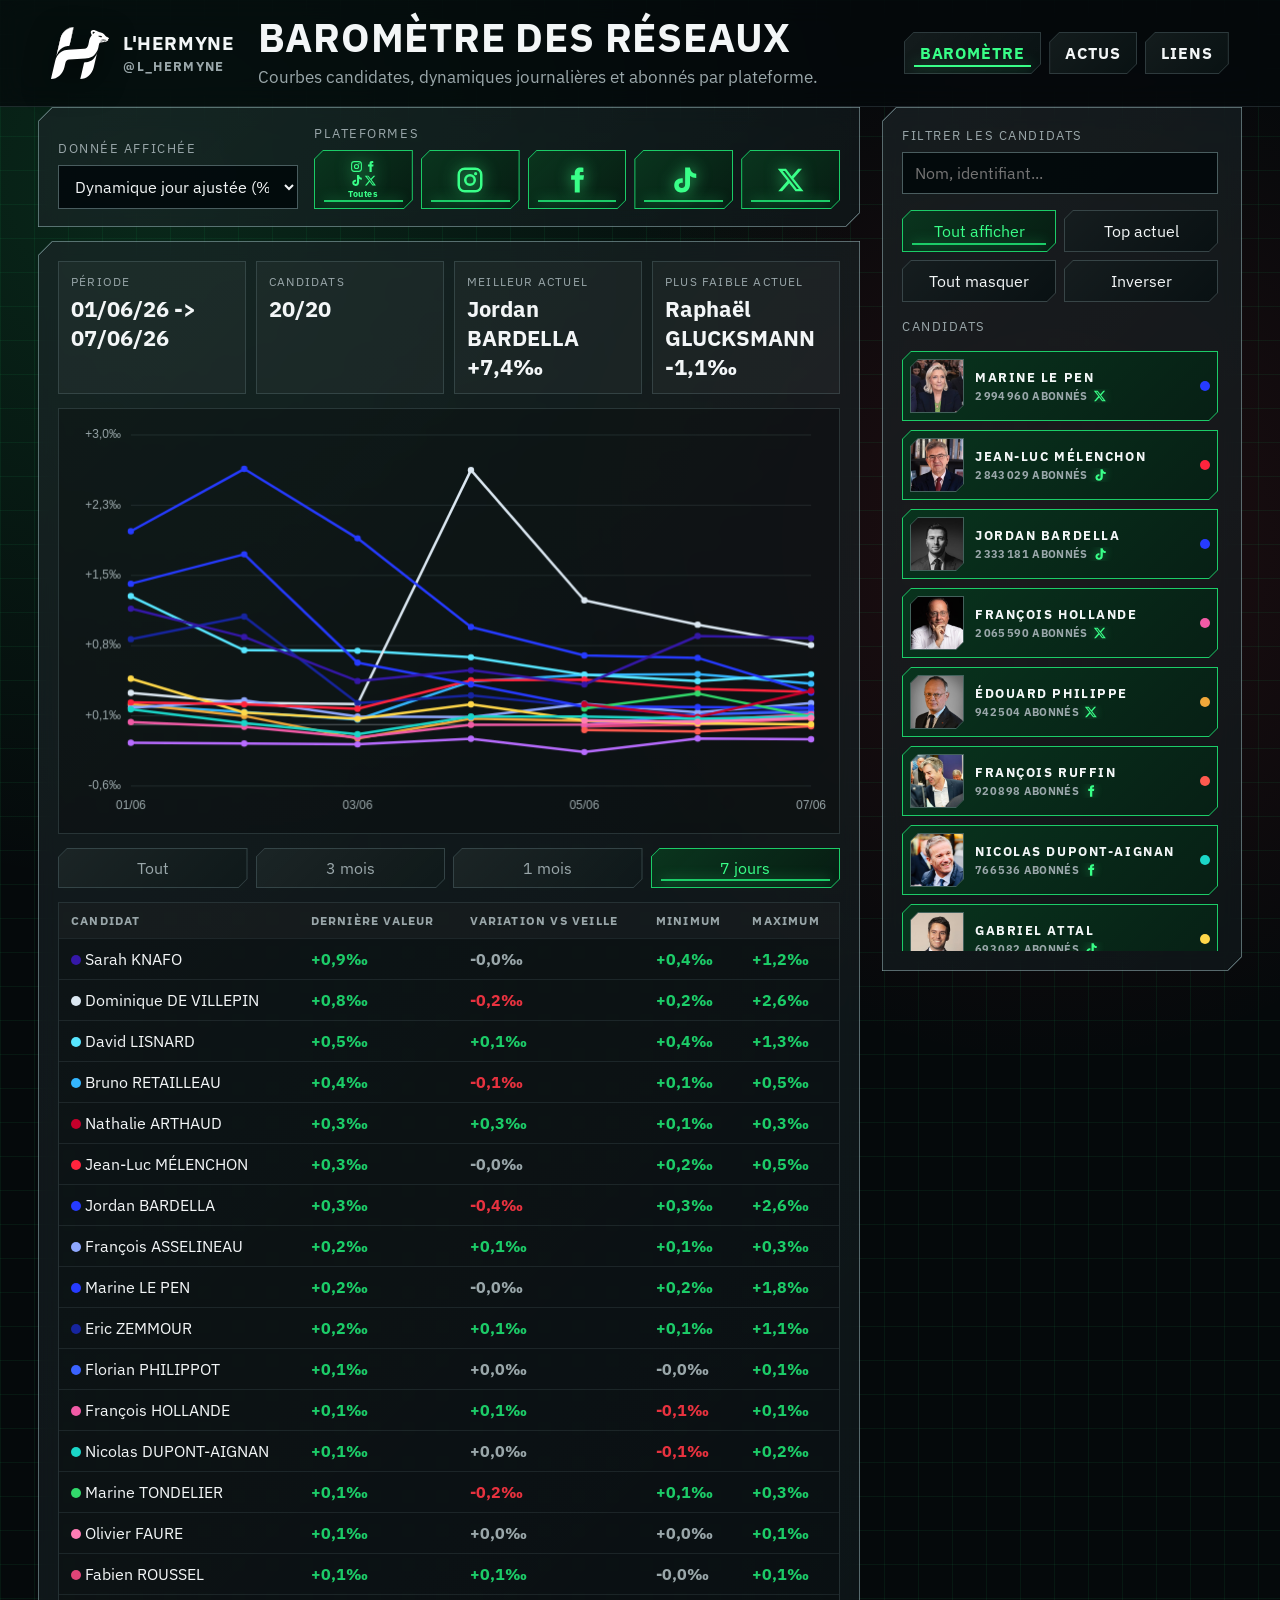
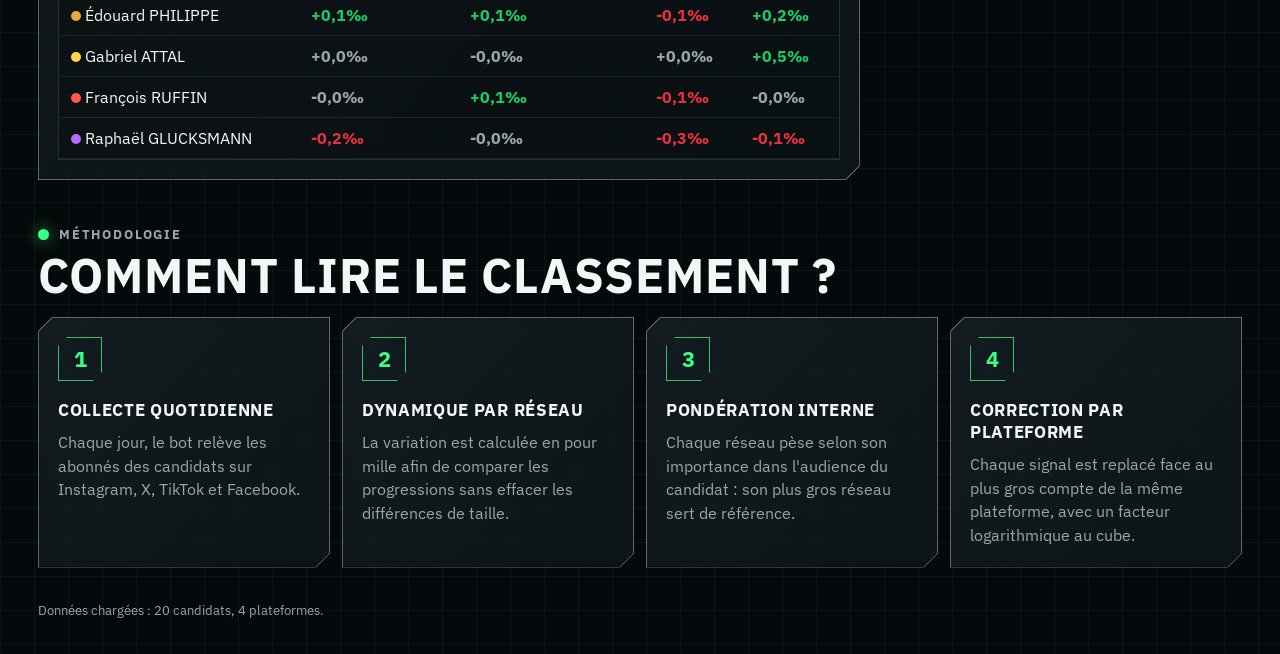
==== commit 7f87fce3: "Add files via upload" ====
--- a/monitor_dashboard.html
+++ b/monitor_dashboard.html
@@ -4,6 +4,10 @@
   <meta charset="utf-8">
   <meta name="viewport" content="width=device-width, initial-scale=1">
   <title>Baromètre des réseaux</title>
+  <link rel="icon" type="image/svg+xml" href="assets/logo.svg">
+  <link rel="preconnect" href="https://fonts.googleapis.com">
+  <link rel="preconnect" href="https://fonts.gstatic.com" crossorigin>
+  <link href="https://fonts.googleapis.com/css2?family=IBM+Plex+Sans:wght@400;500;600;700;800&display=swap" rel="stylesheet">
   <style>
     :root {
       --bg: #05090b;
@@ -37,55 +41,134 @@
       background-size: 34px 34px, 34px 34px, auto, auto, auto;
     }
 
-    header {
-      padding: 34px 38px 18px;
+    .site-header {
+      position: sticky;
+      top: 0;
+      z-index: 20;
+      padding: 18px clamp(18px, 4vw, 52px);
       display: flex;
       align-items: center;
       justify-content: space-between;
       gap: 24px;
-    }
-
-    .brand-heading {
+      background: rgba(5, 9, 11, 0.74);
+      border-bottom: 1px solid rgba(104, 128, 132, 0.26);
+      backdrop-filter: blur(14px);
+    }
+
+    .brand {
       display: flex;
       align-items: center;
-      gap: 18px;
-      min-width: 0;
-    }
-
-    .brand-link {
-      display: grid;
-      justify-items: center;
-      gap: 4px;
+      gap: 14px;
       color: var(--text);
       text-decoration: none;
       flex: 0 0 auto;
     }
 
-    .brand-logo-mark {
-      width: 74px;
-      height: 74px;
+    .brand-logo {
+      width: 58px;
+      height: 58px;
       display: block;
-      background-image: url("output/4-5POverlay.png");
-      background-repeat: no-repeat;
-      background-size: 270px auto;
-      background-position: -2px -2px;
+      object-fit: contain;
       filter: drop-shadow(0 8px 14px rgba(0, 0, 0, 0.55));
-    }
-
-    .brand-handle {
+      transition: filter 180ms ease, transform 180ms ease;
+    }
+
+    .brand-text {
+      display: grid;
+      gap: 2px;
+    }
+
+    .brand-text strong {
+      font-size: 19px;
+      letter-spacing: 0.03em;
+      text-transform: uppercase;
+    }
+
+    .brand-text small {
       color: var(--muted);
-      font-size: 11px;
       font-weight: 800;
-      letter-spacing: 0.08em;
-    }
-
-    .brand-link:hover .brand-handle {
-      color: var(--green);
+      letter-spacing: 0.1em;
+      transition: color 180ms ease, text-shadow 180ms ease;
+    }
+
+    .brand:hover .brand-logo {
+      filter:
+        drop-shadow(0 8px 14px rgba(0, 0, 0, 0.55))
+        drop-shadow(0 0 10px rgba(57, 255, 136, 0.76))
+        drop-shadow(0 0 22px rgba(57, 255, 136, 0.42));
+      transform: translateY(-1px);
+    }
+
+    .brand:hover .brand-text small {
+      color: #39ff88;
+      text-shadow: 0 0 8px rgba(57, 255, 136, 0.72);
+    }
+
+    .dashboard-heading {
+      flex: 1 1 auto;
+      min-width: 220px;
+    }
+
+    .nav {
+      display: flex;
+      flex-wrap: wrap;
+      justify-content: flex-end;
+      gap: 8px;
+    }
+
+    .nav a {
+      min-height: 42px;
+      display: inline-grid;
+      place-items: center;
+      padding: 10px 16px;
+      position: relative;
+      isolation: isolate;
+      overflow: hidden;
+      color: var(--text);
+      text-decoration: none;
+      font-weight: 800;
+      letter-spacing: 0.06em;
+      text-transform: uppercase;
+      background: rgba(104, 128, 132, 0.42);
+      clip-path: polygon(10px 0, 100% 0, 100% calc(100% - 10px), calc(100% - 10px) 100%, 0 100%, 0 10px);
+    }
+
+    .nav a::before {
+      content: "";
+      position: absolute;
+      inset: 1px;
+      z-index: -1;
+      background:
+        linear-gradient(135deg, rgba(255, 255, 255, 0.06), rgba(255, 255, 255, 0.015)),
+        rgba(1, 8, 10, 0.88);
+      clip-path: polygon(9px 0, 100% 0, 100% calc(100% - 9px), calc(100% - 9px) 100%, 0 100%, 0 9px);
+    }
+
+    .nav a::after {
+      content: "";
+      position: absolute;
+      left: 10px;
+      right: 10px;
+      bottom: 7px;
+      height: 2px;
+      background: transparent;
+      transition: background 160ms ease, box-shadow 160ms ease;
+    }
+
+    .nav a:hover,
+    .nav a.active {
+      color: #39ff88;
+    }
+
+    .nav a:hover::after,
+    .nav a.active::after {
+      background: #39ff88;
+      box-shadow: 0 0 14px rgba(57, 255, 136, 0.58);
     }
 
     h1 {
       margin: 0;
-      font-size: clamp(32px, 5vw, 56px);
+      font-size: clamp(26px, 3.4vw, 40px);
       line-height: 0.95;
       letter-spacing: 0.02em;
       text-transform: uppercase;
@@ -102,6 +185,104 @@
       color: var(--muted);
       text-align: right;
       line-height: 1.45;
+    }
+
+    .site-footer {
+      padding: 0 38px 34px;
+      display: flex;
+      flex-wrap: wrap;
+      align-items: center;
+      justify-content: space-between;
+      gap: 12px 20px;
+      color: var(--muted);
+      font-size: 13px;
+    }
+
+    .methodology-section {
+      width: calc(100% - 76px);
+      margin: 8px 38px 34px;
+      scroll-margin-top: 24px;
+      justify-items: start;
+      text-align: left;
+    }
+
+    .methodology-heading {
+      margin-bottom: 18px;
+    }
+
+    .methodology-eyebrow {
+      display: flex;
+      align-items: center;
+      gap: 10px;
+      margin: 0 0 8px;
+      color: var(--muted);
+      font-size: 13px;
+      font-weight: 800;
+      letter-spacing: 0.14em;
+      text-transform: uppercase;
+    }
+
+    .methodology-eyebrow::before {
+      content: "";
+      width: 11px;
+      height: 11px;
+      border-radius: 99px;
+      background: #39ff88;
+      box-shadow: 0 0 16px rgba(57, 255, 136, 0.68);
+    }
+
+    .methodology-heading h2 {
+      margin: 0;
+      color: var(--text);
+      font-size: clamp(30px, 4vw, 48px);
+      line-height: 1;
+      letter-spacing: 0.02em;
+      text-transform: uppercase;
+    }
+
+    .methodology-grid {
+      display: grid;
+      grid-template-columns: repeat(4, minmax(0, 1fr));
+      justify-content: start;
+      justify-items: stretch;
+      gap: 12px;
+    }
+
+    .methodology-card {
+      min-height: 220px;
+      padding: 20px;
+    }
+
+    .methodology-card-number {
+      width: 44px;
+      height: 44px;
+      display: grid;
+      place-items: center;
+      color: #39ff88;
+      border: 1px solid rgba(57, 255, 136, 0.72);
+      font-size: 22px;
+      font-weight: 900;
+      clip-path: polygon(9px 0, 100% 0, 100% calc(100% - 9px), calc(100% - 9px) 100%, 0 100%, 0 9px);
+      box-shadow: 0 0 18px rgba(57, 255, 136, 0.12);
+    }
+
+    .methodology-card h3 {
+      margin: 18px 0 10px;
+      color: var(--text);
+      font-size: 17px;
+      letter-spacing: 0.04em;
+      text-transform: uppercase;
+    }
+
+    .methodology-card p {
+      margin: 0;
+      color: var(--muted);
+      line-height: 1.48;
+    }
+
+    .site-footer .status {
+      max-width: none;
+      text-align: left;
     }
 
     main {
@@ -291,7 +472,7 @@
     }
 
     .selection-button.active {
-      color: var(--green);
+      color: #39ff88;
       background: var(--green);
       box-shadow: 0 0 12px rgba(28, 204, 104, 0.12);
     }
@@ -428,12 +609,12 @@
       gap: 11px;
       padding: 8px;
       position: relative;
-      background: rgba(104, 128, 132, 0.5);
+      background: rgba(104, 128, 132, 0.42);
       border: 0;
       color: var(--text);
       clip-path: polygon(9px 0, 100% 0, 100% calc(100% - 9px), calc(100% - 9px) 100%, 0 100%, 0 9px);
       isolation: isolate;
-      transition: border-color 0.15s ease, background 0.15s ease, opacity 0.15s ease;
+      transition: border-color 0.15s ease, background 0.15s ease, color 0.15s ease, opacity 0.15s ease;
     }
 
     .candidate > * {
@@ -447,7 +628,9 @@
       inset: 1px;
       clip-path: polygon(8px 0, 100% 0, 100% calc(100% - 8px), calc(100% - 8px) 100%, 0 100%, 0 8px);
       pointer-events: none;
-      background: rgba(255, 255, 255, 0.045);
+      background:
+        linear-gradient(135deg, rgba(255, 255, 255, 0.055), rgba(255, 255, 255, 0.015)),
+        rgba(1, 8, 10, 0.85);
       z-index: 0;
     }
 
@@ -473,29 +656,37 @@
     }
 
     .candidate:not(.active) {
-      opacity: 0.68;
+      color: var(--muted);
+      opacity: 0.78;
     }
 
     .candidate-photo-frame {
       width: 54px;
       height: 54px;
       display: block;
+      position: relative;
+      background: rgba(104, 128, 132, 0.62);
+      clip-path: polygon(8px 0, 100% 0, 100% calc(100% - 8px), calc(100% - 8px) 100%, 0 100%, 0 8px);
+      isolation: isolate;
     }
 
     .candidate-photo {
-      width: 100%;
-      height: 100%;
+      position: absolute;
+      inset: 1px;
+      width: calc(100% - 2px);
+      height: calc(100% - 2px);
       object-fit: cover;
       background: rgba(0, 0, 0, 0.55);
-      border: 1px solid rgba(104, 128, 132, 0.55);
-      clip-path: polygon(8px 0, 100% 0, 100% calc(100% - 8px), calc(100% - 8px) 100%, 0 100%, 0 8px);
+      border: 0;
+      clip-path: polygon(7px 0, 100% 0, 100% calc(100% - 7px), calc(100% - 7px) 100%, 0 100%, 0 7px);
     }
 
     .candidate-photo-fallback {
       display: grid;
       place-items: center;
-      font-size: 20px;
+      font-size: 17px;
       font-weight: 900;
+      letter-spacing: 0.04em;
       color: var(--muted);
     }
 
@@ -504,10 +695,47 @@
     }
 
     .candidate-name {
+      display: block;
       overflow: hidden;
       white-space: nowrap;
       text-overflow: ellipsis;
       font-weight: 700;
+    }
+
+    .candidate-meta {
+      display: flex;
+      align-items: center;
+      gap: 5px;
+      margin-top: 3px;
+      overflow: hidden;
+      white-space: nowrap;
+      text-overflow: ellipsis;
+      color: var(--muted);
+      font-size: 11px;
+      font-weight: 700;
+      letter-spacing: 0.03em;
+    }
+
+    .candidate-meta-label {
+      min-width: 0;
+      overflow: hidden;
+      text-overflow: ellipsis;
+    }
+
+    .candidate-meta-icon {
+      display: inline-grid;
+      place-items: center;
+      width: 14px;
+      height: 14px;
+      flex: 0 0 auto;
+      color: #39ff88;
+      filter: drop-shadow(0 0 5px rgba(57, 255, 136, 0.45));
+    }
+
+    .candidate-meta-icon svg {
+      width: 14px;
+      height: 14px;
+      fill: currentColor;
     }
 
     .dot {
@@ -597,7 +825,7 @@
     }
 
     .range-button.active {
-      color: var(--green);
+      color: #39ff88;
       background: var(--green);
     }
 
@@ -616,6 +844,8 @@
       width: 100%;
       height: 100%;
       display: block;
+      cursor: crosshair;
+      touch-action: manipulation;
     }
 
     .tooltip {
@@ -704,14 +934,14 @@
     }
 
     @media (max-width: 980px) {
-      header {
+      .site-header {
         display: grid;
+        grid-template-columns: minmax(0, 1fr);
         align-items: start;
       }
 
-      .status {
-        margin-top: 14px;
-        text-align: left;
+      .nav {
+        justify-content: start;
       }
 
       main {
@@ -736,6 +966,10 @@
       .kpis {
         grid-template-columns: repeat(2, minmax(0, 1fr));
       }
+
+      .methodology-grid {
+        grid-template-columns: repeat(2, minmax(0, 1fr));
+      }
     }
 
     @media (max-width: 640px) {
@@ -743,31 +977,65 @@
         background-size: 26px 26px, 26px 26px, auto, auto, auto;
       }
 
-      header {
+      .site-header {
         padding: 22px 14px 14px;
+        gap: 14px;
       }
 
       h1 {
-        font-size: clamp(30px, 11vw, 42px);
-      }
-
-      .brand-heading {
-        align-items: flex-start;
+        font-size: clamp(25px, 8vw, 32px);
+        line-height: 0.88;
+      }
+
+      h1 .title-line {
+        display: block;
+        white-space: nowrap;
+      }
+
+      .brand {
         gap: 12px;
       }
 
-      .brand-logo-mark {
+      .brand-logo {
         width: 56px;
         height: 56px;
-        background-size: 206px auto;
+      }
+
+      .brand-text strong {
+        font-size: 16px;
+      }
+
+      .brand-text small {
+        font-size: 11px;
       }
 
       .subtitle {
         font-size: 14px;
       }
 
-      .status {
+      .nav a {
+        flex: 1 1 100px;
+        padding: 9px 12px;
         font-size: 13px;
+      }
+
+      .site-footer {
+        padding: 0 12px 22px;
+        align-items: flex-start;
+        flex-direction: column;
+      }
+
+      .methodology-section {
+        width: calc(100% - 20px);
+        margin: 0 10px 28px;
+      }
+
+      .methodology-grid {
+        grid-template-columns: 1fr;
+      }
+
+      .methodology-card {
+        min-height: auto;
       }
 
       main {
@@ -784,6 +1052,17 @@
       .candidate-panel,
       .chart-panel {
         padding: 12px;
+      }
+
+      .candidate-panel {
+        --panel-border-color: rgba(126, 152, 156, 0.72);
+        box-shadow: 0 18px 48px rgba(0, 0, 0, 0.42);
+      }
+
+      .candidate-panel::before {
+        background:
+          linear-gradient(135deg, rgba(255, 255, 255, 0.05), rgba(255, 255, 255, 0.012)),
+          rgba(13, 24, 27, 0.72);
       }
 
       .chart-panel {
@@ -902,18 +1181,25 @@
   </style>
 </head>
 <body>
-  <header>
-    <div class="brand-heading">
-      <a class="brand-link" href="https://www.instagram.com/l_hermyne/" target="_blank" rel="noopener" aria-label="Ouvrir Instagram @L_HERMYNE">
-        <span class="brand-logo-mark" aria-hidden="true"></span>
-        <span class="brand-handle">@L_HERMYNE</span>
-      </a>
-      <div>
-        <h1>Baromètre des réseaux</h1>
-        <div class="subtitle">Courbes candidates, dynamiques journalières et abonnés par plateforme.</div>
-      </div>
+  <header class="site-header">
+    <a class="brand" href="index.html" aria-label="Retour a l'accueil">
+      <img src="assets/logo.svg" alt="" class="brand-logo">
+      <span class="brand-text">
+        <strong>L'Hermyne</strong>
+        <small>@L_HERMYNE</small>
+      </span>
+    </a>
+
+    <div class="dashboard-heading">
+      <h1><span class="title-line">Baromètre</span> <span class="title-line">des réseaux</span></h1>
+      <div class="subtitle">Courbes candidates, dynamiques journalières et abonnés par plateforme.</div>
     </div>
-    <div class="status" id="status">Chargement des fichiers JSON...</div>
+
+    <nav class="nav" aria-label="Navigation principale">
+      <a class="active" href="monitor_dashboard.html">Baromètre</a>
+      <a href="index.html#actus">Actus</a>
+      <a href="index.html#liens">Liens</a>
+    </nav>
   </header>
 
   <main>
@@ -926,8 +1212,9 @@
         <div class="row">
           <label for="metric">Donnée affichée</label>
           <select id="metric">
-            <option value="daily">Dynamique jour (‰)</option>
+            <option value="daily_adjusted">Dynamique jour ajustée (‰)</option>
             <option value="followers">Abonnés</option>
+            <option value="follower_delta">Abonnés gagnés</option>
           </select>
         </div>
 
@@ -974,10 +1261,10 @@
         </div>
 
         <div class="range-toggle" id="rangeToggle" aria-label="Période affichée">
-          <button type="button" class="range-button active" data-range="all" aria-pressed="true"><span>Tout</span></button>
+          <button type="button" class="range-button" data-range="all" aria-pressed="false"><span>Tout</span></button>
           <button type="button" class="range-button" data-range="90d" aria-pressed="false"><span>3 mois</span></button>
           <button type="button" class="range-button" data-range="30d" aria-pressed="false"><span>1 mois</span></button>
-          <button type="button" class="range-button" data-range="7d" aria-pressed="false"><span>7 jours</span></button>
+          <button type="button" class="range-button active" data-range="7d" aria-pressed="true"><span>7 jours</span></button>
         </div>
 
         <div class="table-wrap">
@@ -1005,10 +1292,10 @@
         </div>
 
         <div class="button-grid row selection-actions">
-          <button type="button" class="selection-button" id="selectTop" data-selection-action="top"><span>Top actuel</span></button>
-          <button type="button" class="selection-button" id="selectAll" data-selection-action="all"><span>Tout afficher</span></button>
-          <button type="button" class="selection-button" id="clearAll" data-selection-action="none"><span>Tout masquer</span></button>
-          <button type="button" class="selection-button" id="invertSelection" data-selection-action="invert"><span>Inverser</span></button>
+          <button type="button" class="selection-button active" id="selectAll" data-selection-action="all" aria-pressed="true"><span>Tout afficher</span></button>
+          <button type="button" class="selection-button" id="selectTop" data-selection-action="top" aria-pressed="false"><span>Top actuel</span></button>
+          <button type="button" class="selection-button" id="clearAll" data-selection-action="none" aria-pressed="false"><span>Tout masquer</span></button>
+          <button type="button" class="selection-button" id="invertSelection" data-selection-action="invert" aria-pressed="false"><span>Inverser</span></button>
         </div>
 
         <div class="row">
@@ -1019,6 +1306,40 @@
     </aside>
   </main>
 
+  <section class="methodology-section" id="methodologie">
+    <div class="methodology-heading">
+      <p class="methodology-eyebrow">Méthodologie</p>
+      <h2>Comment lire le classement ?</h2>
+    </div>
+
+    <div class="methodology-grid">
+      <article class="methodology-card panel">
+        <span class="methodology-card-number">1</span>
+        <h3>Collecte quotidienne</h3>
+        <p>Chaque jour, le bot relève les abonnés des candidats sur Instagram, X, TikTok et Facebook.</p>
+      </article>
+      <article class="methodology-card panel">
+        <span class="methodology-card-number">2</span>
+        <h3>Dynamique par réseau</h3>
+        <p>La variation est calculée en pour mille afin de comparer les progressions sans effacer les différences de taille.</p>
+      </article>
+      <article class="methodology-card panel">
+        <span class="methodology-card-number">3</span>
+        <h3>Pondération interne</h3>
+        <p>Chaque réseau pèse selon son importance dans l'audience du candidat : son plus gros réseau sert de référence.</p>
+      </article>
+      <article class="methodology-card panel">
+        <span class="methodology-card-number">4</span>
+        <h3>Correction par plateforme</h3>
+        <p>Chaque signal est replacé face au plus gros compte de la même plateforme, avec un facteur logarithmique au cube.</p>
+      </article>
+    </div>
+  </section>
+
+  <footer class="site-footer">
+    <div class="status" id="status">Chargement des fichiers JSON...</div>
+  </footer>
+
   <script>
     const PLATFORM_FILES = {
       instagram: "data/instagram_history.json",
@@ -1034,19 +1355,50 @@
       facebook: "Facebook"
     };
 
+    const PLATFORM_ICONS = {
+      instagram: '<svg viewBox="0 0 24 24" aria-hidden="true"><path d="M7.8 2h8.4A5.8 5.8 0 0 1 22 7.8v8.4a5.8 5.8 0 0 1-5.8 5.8H7.8A5.8 5.8 0 0 1 2 16.2V7.8A5.8 5.8 0 0 1 7.8 2Zm-.1 2A3.7 3.7 0 0 0 4 7.7v8.6A3.7 3.7 0 0 0 7.7 20h8.6a3.7 3.7 0 0 0 3.7-3.7V7.7A3.7 3.7 0 0 0 16.3 4H7.7Zm8.8 1.6a1.3 1.3 0 1 1 0 2.6 1.3 1.3 0 0 1 0-2.6ZM12 7.2A4.8 4.8 0 1 1 12 16.8 4.8 4.8 0 0 1 12 7.2Zm0 2A2.8 2.8 0 1 0 12 14.8 2.8 2.8 0 0 0 12 9.2Z"/></svg>',
+      facebook: '<svg viewBox="0 0 24 24" aria-hidden="true"><path d="M14.2 8.1V6.6c0-.7.2-1.1 1.2-1.1h1.7V2.2c-.8-.1-1.7-.2-2.5-.2-2.6 0-4.4 1.6-4.4 4.4v1.7H7.3v3.7h2.9V22h4V11.8h2.9l.5-3.7h-3.4Z"/></svg>',
+      tiktok: '<svg viewBox="0 0 24 24" aria-hidden="true"><path d="M16.7 2c.4 3 2.1 4.8 5.1 5v3.4a8.3 8.3 0 0 1-5-1.6v6.4c0 4.1-2.6 6.8-6.5 6.8-3.7 0-6.1-2.4-6.1-5.7 0-3.6 2.8-6.1 6.8-5.7v3.6c-1.9-.3-3.2.5-3.2 2 0 1.2 1 2.1 2.4 2.1 1.7 0 2.7-1 2.7-3V2h3.8Z"/></svg>',
+      twitter: '<svg viewBox="0 0 24 24" aria-hidden="true"><path d="M17.7 3h3.1l-6.8 7.8L22 21h-6.4l-5-6.5L4.9 21H1.8l7.3-8.4L1.4 3h6.6l4.5 5.9L17.7 3Zm-1.1 16.2h1.7L7.1 4.7H5.3l11.3 14.5Z"/></svg>'
+    };
+
     const COLORS = [
       "#1ccc68", "#41a4ff", "#f1c84b", "#e8323f", "#b46cff", "#ff8d3d", "#33d6d1",
       "#f36fb5", "#98e64d", "#d9e2e7", "#8fa8ff", "#ffaa9b", "#57f0a4", "#c8c04f"
     ];
 
+    const CANDIDATE_COLORS = {
+      "nathalie arthaud": "#c5002b",
+      "jean luc melenchon": "#ff243d",
+      "françois ruffin": "#ff5a4f",
+      "fabien roussel": "#e04478",
+      "olivier faure": "#ff7db5",
+      "francois hollande": "#f15ba6",
+      "raphael glucksmann": "#b86cff",
+      "marine tondelier": "#32d96b",
+      "gabriel attal": "#ffd84a",
+      "edouard philippe": "#f0a83a",
+      "dominique de villepin": "#dce8f2",
+      "david lisnard": "#58e6ff",
+      "bruno retailleau": "#34b6ff",
+      "nicolas dupont aignan": "#1bd6c8",
+      "francois asselineau": "#8fa8ff",
+      "marine le pen": "#263bff",
+      "jordan bardella": "#263bff",
+      "florian philippot": "#3b63ff",
+      "eric zemmour": "#17259f",
+      "sarah knafo": "#3518a8"
+    };
+
     const state = {
       candidates: [],
       histories: {},
       selectedPlatforms: new Set(Object.keys(PLATFORM_FILES)),
-      selectedRange: "all",
+      selectedRange: "7d",
       selected: new Set(),
-      selectionAction: "top",
+      selectionAction: "all",
       series: [],
+      focusCandidateId: null,
       hover: null,
       ready: false
     };
@@ -1078,6 +1430,10 @@
     function formatValue(value, metric) {
       if (value == null || Number.isNaN(value)) return "-";
       if (metric === "followers") return Math.round(value).toLocaleString("fr-FR");
+      if (metric === "follower_delta") {
+        const rounded = Math.round(value);
+        return `${rounded >= 0 ? "+" : ""}${rounded.toLocaleString("fr-FR")}`;
+      }
       return `${value >= 0 ? "+" : ""}${value.toFixed(1).replace(".", ",")}‰`;
     }
 
@@ -1150,47 +1506,10 @@
         .toLowerCase()
         .replace(/[^a-z0-9_-]+/g, "_")
         .replace(/^_+|_+$/g, "");
-      return safeName ? `output/profile_pics/${safeName}.png` : "";
-    }
-
-    function candidateInstagramUsername(candidate) {
-      return candidate.accounts?.instagram?.username || "";
-    }
-
-    function instagramProfilePictures(candidateId) {
-      const history = state.histories.instagram || [];
-      const urls = [];
-      for (let index = history.length - 1; index >= 0; index -= 1) {
-        const url = account(history[index], candidateId)?.profile_pic_url;
-        if (url && !urls.includes(url)) urls.push(url);
-      }
-      return urls;
-    }
-
-    function candidatePhotoSources(candidate) {
-      const sources = instagramProfilePictures(candidate.id);
-      const username = candidateInstagramUsername(candidate);
-      if (username) sources.push(`https://unavatar.io/instagram/${encodeURIComponent(username)}`);
-      const localPath = candidatePhotoPath(candidate);
-      if (localPath) sources.push(localPath);
-      return sources;
+      return safeName ? `data/profile_pics/${safeName}.png` : "";
     }
 
     function handleCandidateImageError(image) {
-      let sources = [];
-      try {
-        sources = JSON.parse(image.dataset.photoSources || "[]");
-      } catch (error) {
-        sources = [];
-      }
-
-      const nextIndex = Number(image.dataset.photoIndex || 0) + 1;
-      if (sources[nextIndex]) {
-        image.dataset.photoIndex = String(nextIndex);
-        image.src = sources[nextIndex];
-        return;
-      }
-
       image.style.display = "none";
       image.nextElementSibling.style.display = "grid";
     }
@@ -1222,6 +1541,64 @@
       return state.historyByDate?.[platform]?.[date] ?? null;
     }
 
+    function candidateSurfacePlatform(candidateId, date) {
+      const platformValues = activePlatforms()
+        .map(platform => ({
+          platform,
+          followers: account(snapshotByDate(platform, date), candidateId)?.followers
+        }))
+        .filter(item => Number.isFinite(item.followers) && item.followers > 0)
+        .sort((a, b) => b.followers - a.followers);
+
+      return platformValues[0] || { platform: null, followers: 0 };
+    }
+
+    function platformSurfaceFollowers(snapshot) {
+      const followers = Object.values(snapshot?.accounts || {})
+        .map(accountData => accountData?.followers)
+        .filter(value => Number.isFinite(value) && value > 0);
+
+      return followers.length ? Math.max(...followers) : 0;
+    }
+
+    function platformLogFactor(followers, snapshot) {
+      const platformSurface = platformSurfaceFollowers(snapshot);
+      if (!Number.isFinite(followers) || followers <= 0 || platformSurface <= 0) return 0;
+
+      const logRatio = Math.log1p(followers) / Math.log1p(platformSurface);
+      return logRatio ** 3;
+    }
+
+    function latestDataDate() {
+      const dates = allDates();
+      return dates[dates.length - 1] || null;
+    }
+
+    function candidateSelectorAudience(candidate) {
+      const date = latestDataDate();
+      return date ? candidateSurfacePlatform(candidate.id, date) : { platform: null, followers: 0 };
+    }
+
+    function formatAudience(audience) {
+      const value = audience?.followers;
+      if (!Number.isFinite(value) || value <= 0) return "audience inconnue";
+      return `${Math.round(value).toLocaleString("fr-FR")} abonnés`;
+    }
+
+    function platformIcon(platform) {
+      if (!platform || !PLATFORM_ICONS[platform]) return "";
+      const label = escapeHtml(PLATFORM_LABELS[platform] || platform);
+      return `<span class="candidate-meta-icon" title="${label}" aria-label="${label}">${PLATFORM_ICONS[platform]}</span>`;
+    }
+
+    function sortCandidatesByAudience(candidates) {
+      return candidates.slice().sort((a, b) => {
+        const audienceDiff = candidateSelectorAudience(b).followers - candidateSelectorAudience(a).followers;
+        if (audienceDiff !== 0) return audienceDiff;
+        return candidateName(a).localeCompare(candidateName(b), "fr");
+      });
+    }
+
     function selectedPlatformValues(candidateId, date, previousDate, metric) {
       const values = [];
       for (const platform of activePlatforms()) {
@@ -1234,8 +1611,21 @@
         }
 
         const previousFollowers = account(snapshotByDate(platform, previousDate), candidateId)?.followers;
+        if (metric === "follower_delta") {
+          if (currentFollowers != null && previousFollowers != null) {
+            values.push({ value: currentFollowers - previousFollowers, followers: currentFollowers });
+          }
+          continue;
+        }
+
         const value = perMille(currentFollowers, previousFollowers);
-        if (value != null) values.push({ value, followers: currentFollowers });
+        if (value != null) {
+          values.push({
+            value,
+            followers: currentFollowers,
+            platformFactor: platformLogFactor(currentFollowers, current)
+          });
+        }
       }
 
       return values;
@@ -1246,6 +1636,10 @@
       if (!values.length) return null;
 
       if (metric === "followers") {
+        return values.reduce((sum, item) => sum + (item.value || 0), 0);
+      }
+
+      if (metric === "follower_delta") {
         return values.reduce((sum, item) => sum + (item.value || 0), 0);
       }
 
@@ -1256,21 +1650,74 @@
       let weightSum = 0;
       for (const item of values) {
         const weight = item.followers / maxFollowers;
-        weightedSum += item.value * weight;
+        weightedSum += item.value * (item.platformFactor ?? 1) * weight;
         weightSum += weight;
       }
-      return weightSum ? weightedSum / weightSum : null;
+
+      if (!weightSum) return null;
+      return weightedSum / weightSum;
+    }
+
+    function currentPeriodDates() {
+      const dates = filteredDates();
+      return {
+        startDate: dates[0] || null,
+        endDate: dates[dates.length - 1] || null
+      };
+    }
+
+    function periodValue(candidateId, metric = els.metric.value) {
+      const { startDate, endDate } = currentPeriodDates();
+      if (!endDate || !activePlatforms().length) return null;
+
+      if (metric === "followers") {
+        return combinedValue(candidateId, endDate, null, metric);
+      }
+
+      if (!startDate || startDate === endDate) return null;
+      return combinedValue(candidateId, endDate, startDate, metric);
+    }
+
+    function periodRankedCandidates(metric = els.metric.value) {
+      return state.candidates
+        .map(candidate => ({ candidate, value: periodValue(candidate.id, metric) }))
+        .filter(item => item.value != null)
+        .sort((a, b) => b.value - a.value);
     }
 
     function candidateName(candidate) {
       return candidate.display_name || candidate.id;
     }
 
+    function candidateInitials(candidate) {
+      const words = candidateName(candidate)
+        .normalize("NFD")
+        .replace(/[\u0300-\u036f]/g, "")
+        .replace(/[-_']/g, " ")
+        .split(/\s+/)
+        .filter(Boolean);
+
+      const initials = words.map(word => word[0]).join("").toUpperCase();
+      return initials.slice(0, 3) || "?";
+    }
+
     function getColor(candidate, index) {
+      if (CANDIDATE_COLORS[candidate.id]) return CANDIDATE_COLORS[candidate.id];
       const key = candidate.id || String(index);
       let hash = 0;
       for (let i = 0; i < key.length; i += 1) hash = (hash * 31 + key.charCodeAt(i)) >>> 0;
       return COLORS[hash % COLORS.length];
+    }
+
+    function setFocusedCandidate(candidateId) {
+      const nextFocus = candidateId || null;
+      if (state.focusCandidateId === nextFocus) return;
+      state.focusCandidateId = nextFocus;
+      drawChart();
+    }
+
+    function clearFocusedCandidate() {
+      setFocusedCandidate(null);
     }
 
     function buildSeries() {
@@ -1382,10 +1829,45 @@
         ctx.stroke();
       }
 
-      for (const series of state.series) {
+      const focusedId = state.focusCandidateId;
+      const drawableSeries = focusedId
+        ? [...state.series].sort((a, b) => {
+            if (a.candidate.id === focusedId) return 1;
+            if (b.candidate.id === focusedId) return -1;
+            return 0;
+          })
+        : state.series;
+
+      for (const series of drawableSeries) {
         const valid = series.points;
         if (!valid.length) continue;
-
+        const isFocused = focusedId && series.candidate.id === focusedId;
+        const isDimmed = focusedId && !isFocused;
+        const lineAlpha = isDimmed ? 0.16 : 1;
+        const pointAlpha = isDimmed ? 0.14 : 1;
+        const lineWidth = isFocused ? 4.4 : 2.5;
+        const pointRadius = isFocused ? 4.8 : 3.2;
+
+        if (isFocused) {
+          ctx.save();
+          ctx.globalAlpha = 0.22;
+          ctx.strokeStyle = series.color;
+          ctx.lineWidth = 10;
+          ctx.lineJoin = "round";
+          ctx.lineCap = "round";
+          ctx.beginPath();
+          valid.forEach((point, index) => {
+            const x = xForDate(point.date);
+            const y = yForValue(point.value);
+            if (index === 0) ctx.moveTo(x, y);
+            else ctx.lineTo(x, y);
+          });
+          ctx.stroke();
+          ctx.restore();
+        }
+
+        ctx.save();
+        ctx.globalAlpha = lineAlpha;
         ctx.beginPath();
         valid.forEach((point, index) => {
           const x = xForDate(point.date);
@@ -1395,25 +1877,31 @@
         });
 
         ctx.strokeStyle = series.color;
-        ctx.lineWidth = 2.5;
+        ctx.lineWidth = lineWidth;
+        ctx.lineJoin = "round";
+        ctx.lineCap = "round";
         ctx.stroke();
+        ctx.restore();
 
         for (const point of valid) {
+          ctx.save();
+          ctx.globalAlpha = pointAlpha;
           ctx.beginPath();
-          ctx.arc(xForDate(point.date), yForValue(point.value), 3.2, 0, Math.PI * 2);
+          ctx.arc(xForDate(point.date), yForValue(point.value), pointRadius, 0, Math.PI * 2);
           ctx.fillStyle = series.color;
           ctx.fill();
+          ctx.restore();
         }
       }
 
       state.chartScale = { plot, min, max, allChartDates, xForDate, yForValue };
     }
 
-    function updateTooltip(event) {
-      if (!state.chartScale) return;
+    function findNearestPoint(clientX, clientY, maxDistance = 24) {
+      if (!state.chartScale) return null;
       const rect = els.canvas.getBoundingClientRect();
-      const x = event.clientX - rect.left;
-      const y = event.clientY - rect.top;
+      const x = clientX - rect.left;
+      const y = clientY - rect.top;
       let nearest = null;
       let nearestDistance = Infinity;
 
@@ -1429,11 +1917,10 @@
         }
       }
 
-      if (!nearest || nearestDistance > 24) {
-        els.tooltip.style.display = "none";
-        return;
-      }
-
+      return nearest && nearestDistance <= maxDistance ? nearest : null;
+    }
+
+    function showTooltip(nearest) {
       els.tooltip.innerHTML = `
         <strong style="color:${nearest.series.color}">${escapeHtml(nearest.series.label)}</strong><br>
         ${formatDate(nearest.point.date)}<br>
@@ -1458,6 +1945,34 @@
 
       els.tooltip.style.left = `${Math.max(margin, left)}px`;
       els.tooltip.style.top = `${Math.max(margin, top)}px`;
+    }
+
+    function hideTooltip() {
+      els.tooltip.style.display = "none";
+    }
+
+    function updateTooltip(event) {
+      const nearest = findNearestPoint(event.clientX, event.clientY, 24);
+      if (!nearest) {
+        hideTooltip();
+        clearFocusedCandidate();
+        return;
+      }
+
+      setFocusedCandidate(nearest.series.candidate.id);
+      showTooltip(nearest);
+    }
+
+    function handleChartClick(event) {
+      const nearest = findNearestPoint(event.clientX, event.clientY, 38);
+      if (!nearest) {
+        hideTooltip();
+        clearFocusedCandidate();
+        return;
+      }
+
+      setFocusedCandidate(nearest.series.candidate.id);
+      showTooltip(nearest);
     }
 
     function renderSummary() {
@@ -1481,45 +1996,51 @@
           <td><span class="dot" style="background:${row.color}"></span> ${escapeHtml(row.label)}</td>
           <td class="${valueClass(row.latest)}">${formatValue(row.latest, metric)}</td>
           <td class="${valueClass(row.diff)}">${formatValue(row.diff, metric)}</td>
-          <td>${formatValue(row.min, metric)}</td>
-          <td>${formatValue(row.max, metric)}</td>
+          <td class="${valueClass(row.min)}">${formatValue(row.min, metric)}</td>
+          <td class="${valueClass(row.max)}">${formatValue(row.max, metric)}</td>
         </tr>
       `).join("");
 
       const plottedDates = [...new Set(state.series.flatMap(series => series.points.map(point => point.date)))].sort();
+      const periodRanked = periodRankedCandidates(metric)
+        .filter(item => state.selected.has(item.candidate.id));
+      const periodBest = periodRanked[0];
+      const periodWorst = periodRanked[periodRanked.length - 1];
       els.kpiPeriod.textContent = plottedDates.length ? `${formatDate(plottedDates[0])} -> ${formatDate(plottedDates[plottedDates.length - 1])}` : "-";
       els.kpiCandidates.textContent = `${state.selected.size}/${state.candidates.length}`;
-      els.kpiBest.textContent = rows[0] ? `${rows[0].label} ${formatValue(rows[0].latest, metric)}` : "-";
-      els.kpiWorst.textContent = rows[rows.length - 1] ? `${rows[rows.length - 1].label} ${formatValue(rows[rows.length - 1].latest, metric)}` : "-";
+      els.kpiBest.textContent = periodBest ? `${candidateName(periodBest.candidate)} ${formatValue(periodBest.value, metric)}` : "-";
+      els.kpiWorst.textContent = periodWorst ? `${candidateName(periodWorst.candidate)} ${formatValue(periodWorst.value, metric)}` : "-";
     }
 
     function renderCandidateList() {
       const query = els.candidateSearch.value.trim().toLowerCase();
-      const candidates = state.candidates.filter(candidate => {
+      const candidates = sortCandidatesByAudience(state.candidates.filter(candidate => {
         const text = `${candidate.id} ${candidateName(candidate)}`.toLowerCase();
         return text.includes(query);
-      });
+      }));
 
       els.candidateList.innerHTML = candidates.map(candidate => {
         const index = state.candidates.findIndex(item => item.id === candidate.id);
         const color = getColor(candidate, index);
         const checked = state.selected.has(candidate.id) ? "checked" : "";
         const active = state.selected.has(candidate.id) ? "active" : "";
-        const initial = candidateName(candidate).trim().charAt(0) || "?";
+        const initials = candidateInitials(candidate);
         const name = escapeHtml(candidateName(candidate));
         const id = escapeHtml(candidate.id);
-        const photoSources = candidatePhotoSources(candidate);
-        const photoPath = escapeHtml(photoSources[0] || "");
-        const photoSourceData = escapeHtml(JSON.stringify(photoSources));
+        const photoPath = escapeHtml(candidatePhotoPath(candidate));
+        const audience = candidateSelectorAudience(candidate);
+        const audienceLabel = escapeHtml(formatAudience(audience));
+        const audienceIcon = platformIcon(audience.platform);
         return `
-          <label class="candidate ${active}" title="${name}">
+          <label class="candidate ${active}" title="${name}" data-candidate-card="${id}">
             <input type="checkbox" data-candidate="${id}" ${checked}>
             <span class="candidate-photo-frame">
-              <img class="candidate-photo" src="${photoPath}" data-photo-sources="${photoSourceData}" data-photo-index="0" alt="" loading="lazy" referrerpolicy="no-referrer" onerror="handleCandidateImageError(this)">
-              <span class="candidate-photo candidate-photo-fallback" style="display:none">${escapeHtml(initial)}</span>
+              <img class="candidate-photo" src="${photoPath}" alt="" loading="lazy" onerror="handleCandidateImageError(this)">
+              <span class="candidate-photo candidate-photo-fallback" style="display:none">${escapeHtml(initials)}</span>
             </span>
             <span>
               <span class="candidate-name">${name}</span>
+              <span class="candidate-meta"><span class="candidate-meta-label">${audienceLabel}</span>${audienceIcon}</span>
             </span>
             <span class="dot" style="background:${color}"></span>
           </label>
@@ -1530,24 +2051,18 @@
     function refresh() {
       if (!state.ready) return;
       buildSeries();
+      if (state.focusCandidateId && !state.series.some(series => series.candidate.id === state.focusCandidateId)) {
+        state.focusCandidateId = null;
+        hideTooltip();
+      }
       drawChart();
       renderSummary();
       renderCandidateList();
     }
 
     function selectTopCurrent() {
-      const dates = allDates();
-      const latestDate = dates[dates.length - 1];
-      const previousDate = dates[dates.length - 2];
       const metric = els.metric.value;
-      const platforms = activePlatforms();
-
-      const ranked = state.candidates.map(candidate => {
-        const value = platforms.length ? combinedValue(candidate.id, latestDate, previousDate, metric) : null;
-        return { candidate, value };
-      }).filter(item => item.value != null)
-        .sort((a, b) => b.value - a.value)
-        .slice(0, 5);
+      const ranked = periodRankedCandidates(metric).slice(0, 5);
 
       state.selected = new Set(ranked.map(item => item.candidate.id));
       setSelectionAction("top");
@@ -1575,16 +2090,15 @@
       state.histories = histories;
       normalizeHistories();
       state.selectedPlatforms = new Set(Object.keys(PLATFORM_FILES));
-      state.selectedRange = "all";
-      state.selected = new Set();
-      setSelectionAction("top");
+      state.selectedRange = "7d";
+      state.selected = new Set(state.candidates.map(candidate => candidate.id));
+      setSelectionAction("all");
       state.ready = true;
       els.fileNotice.classList.remove("visible");
       els.status.textContent = `Données chargées : ${state.candidates.length} candidats, ${Object.keys(state.histories).length} plateformes.`;
       setPlatformButtons();
       setRangeButtons();
-      renderCandidateList();
-      selectTopCurrent();
+      refresh();
     }
 
     async function loadAuto() {
@@ -1659,6 +2173,13 @@
       setSelectionAction("custom");
       refresh();
     });
+    els.candidateList.addEventListener("mouseover", event => {
+      const card = event.target.closest("[data-candidate-card]");
+      if (!card || !state.selected.has(card.dataset.candidateCard)) return;
+      hideTooltip();
+      setFocusedCandidate(card.dataset.candidateCard);
+    });
+    els.candidateList.addEventListener("mouseleave", clearFocusedCandidate);
     els.selectTop.addEventListener("click", selectTopCurrent);
     els.selectAll.addEventListener("click", () => {
       state.selected = new Set(state.candidates.map(candidate => candidate.id));
@@ -1680,7 +2201,14 @@
       refresh();
     });
     els.canvas.addEventListener("mousemove", updateTooltip);
-    els.canvas.addEventListener("mouseleave", () => els.tooltip.style.display = "none");
+    els.canvas.addEventListener("pointerdown", event => {
+      if (event.pointerType !== "mouse") handleChartClick(event);
+    });
+    els.canvas.addEventListener("click", handleChartClick);
+    els.canvas.addEventListener("mouseleave", () => {
+      hideTooltip();
+      clearFocusedCandidate();
+    });
     window.addEventListener("resize", refresh);
 
     loadAuto();
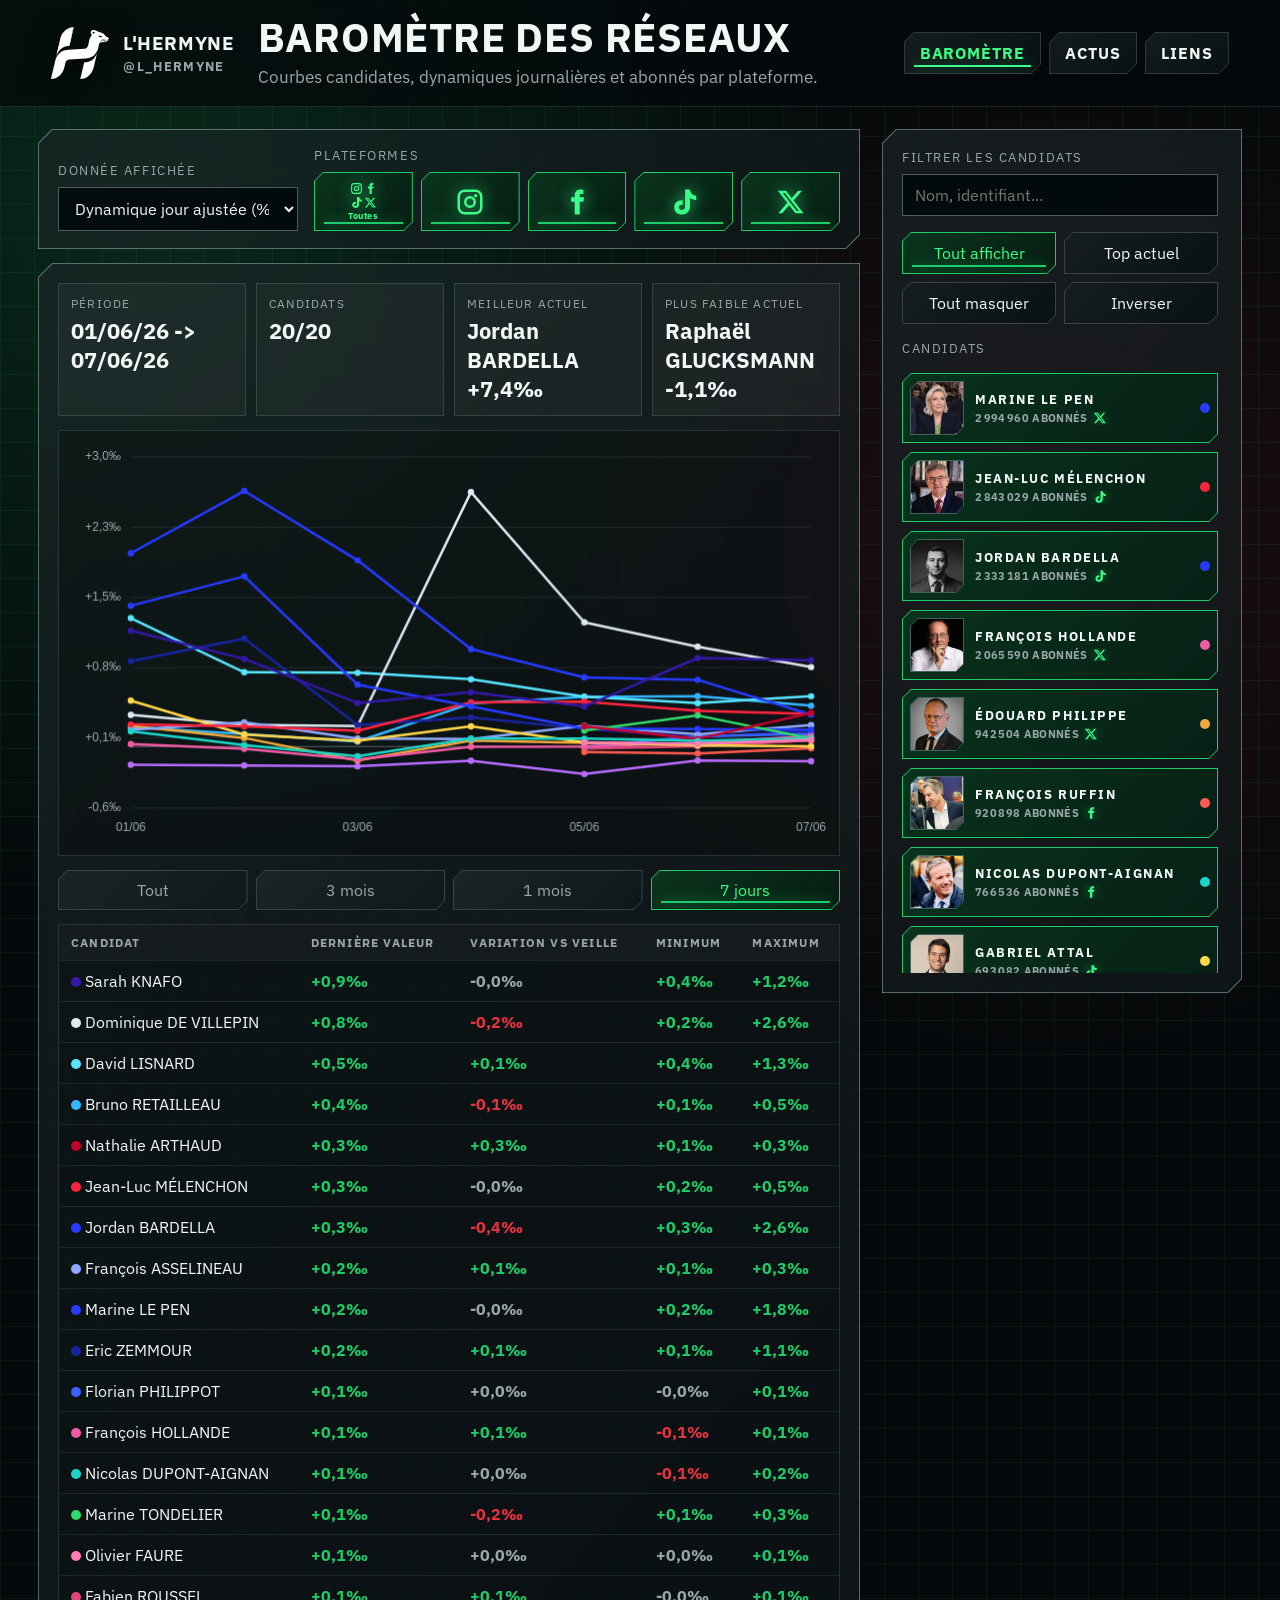
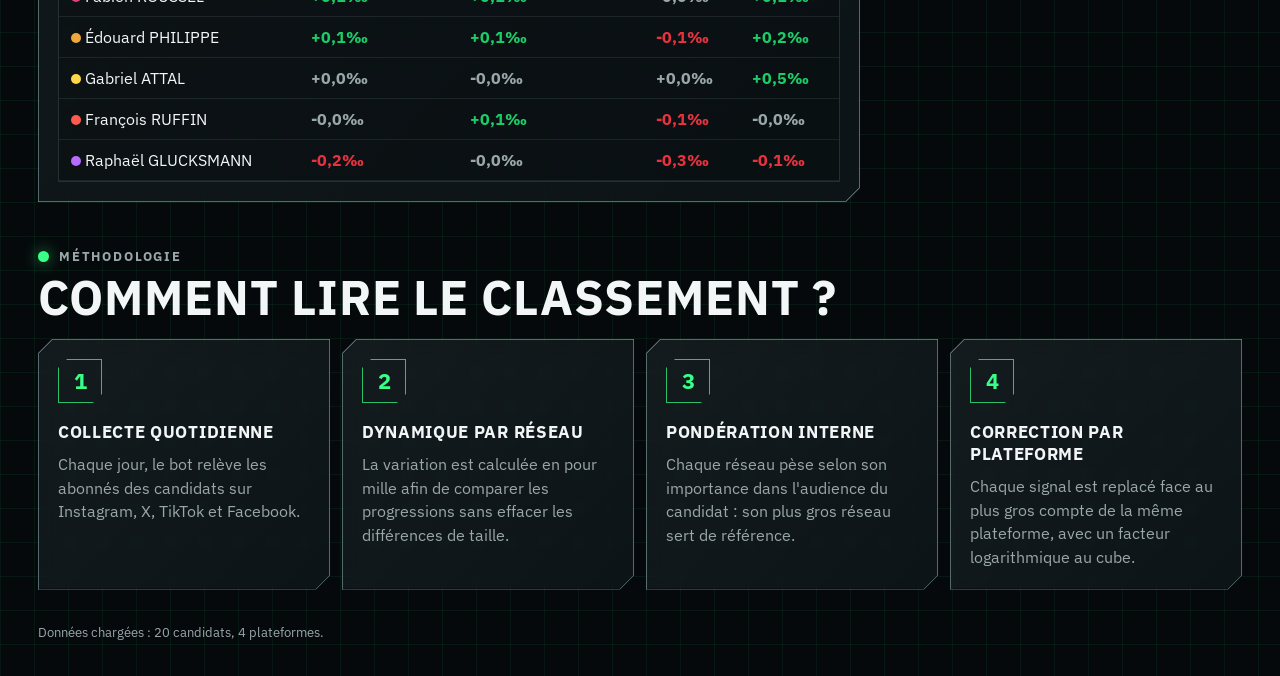
==== commit e8a8cd14: "Add files via upload" ====
--- a/monitor_dashboard.html
+++ b/monitor_dashboard.html
@@ -286,7 +286,7 @@
     }
 
     main {
-      padding: 0 38px 38px;
+      padding: 22px 38px 38px;
       display: grid;
       grid-template-columns: minmax(0, 1fr) minmax(310px, 360px);
       gap: 22px;
@@ -936,11 +936,16 @@
     @media (max-width: 980px) {
       .site-header {
         display: grid;
-        grid-template-columns: minmax(0, 1fr);
-        align-items: start;
+        grid-template-columns: auto minmax(0, 1fr);
+        align-items: center;
+      }
+
+      .dashboard-heading {
+        min-width: 0;
       }
 
       .nav {
+        grid-column: 1 / -1;
         justify-content: start;
       }
 
@@ -979,20 +984,27 @@
 
       .site-header {
         padding: 22px 14px 14px;
-        gap: 14px;
+        gap: 8px 12px;
+      }
+
+      .dashboard-heading {
+        display: contents;
       }
 
       h1 {
-        font-size: clamp(25px, 8vw, 32px);
-        line-height: 0.88;
+        grid-column: 2;
+        align-self: center;
+        font-size: clamp(18px, 5.4vw, 24px);
+        line-height: 0.96;
       }
 
       h1 .title-line {
-        display: block;
-        white-space: nowrap;
+        display: inline;
+        white-space: normal;
       }
 
       .brand {
+        grid-column: 1;
         gap: 12px;
       }
 
@@ -1010,11 +1022,20 @@
       }
 
       .subtitle {
-        font-size: 14px;
+        grid-column: 1 / -1;
+        margin-top: 0;
+        font-size: 13px;
+      }
+
+      .nav {
+        grid-column: 1 / -1;
+        width: 100%;
+        flex-wrap: nowrap;
       }
 
       .nav a {
-        flex: 1 1 100px;
+        flex: 1 1 0;
+        min-width: 0;
         padding: 9px 12px;
         font-size: 13px;
       }
@@ -1039,7 +1060,7 @@
       }
 
       main {
-        padding: 0 10px 18px;
+        padding: 14px 10px 18px;
         gap: 12px;
       }
 
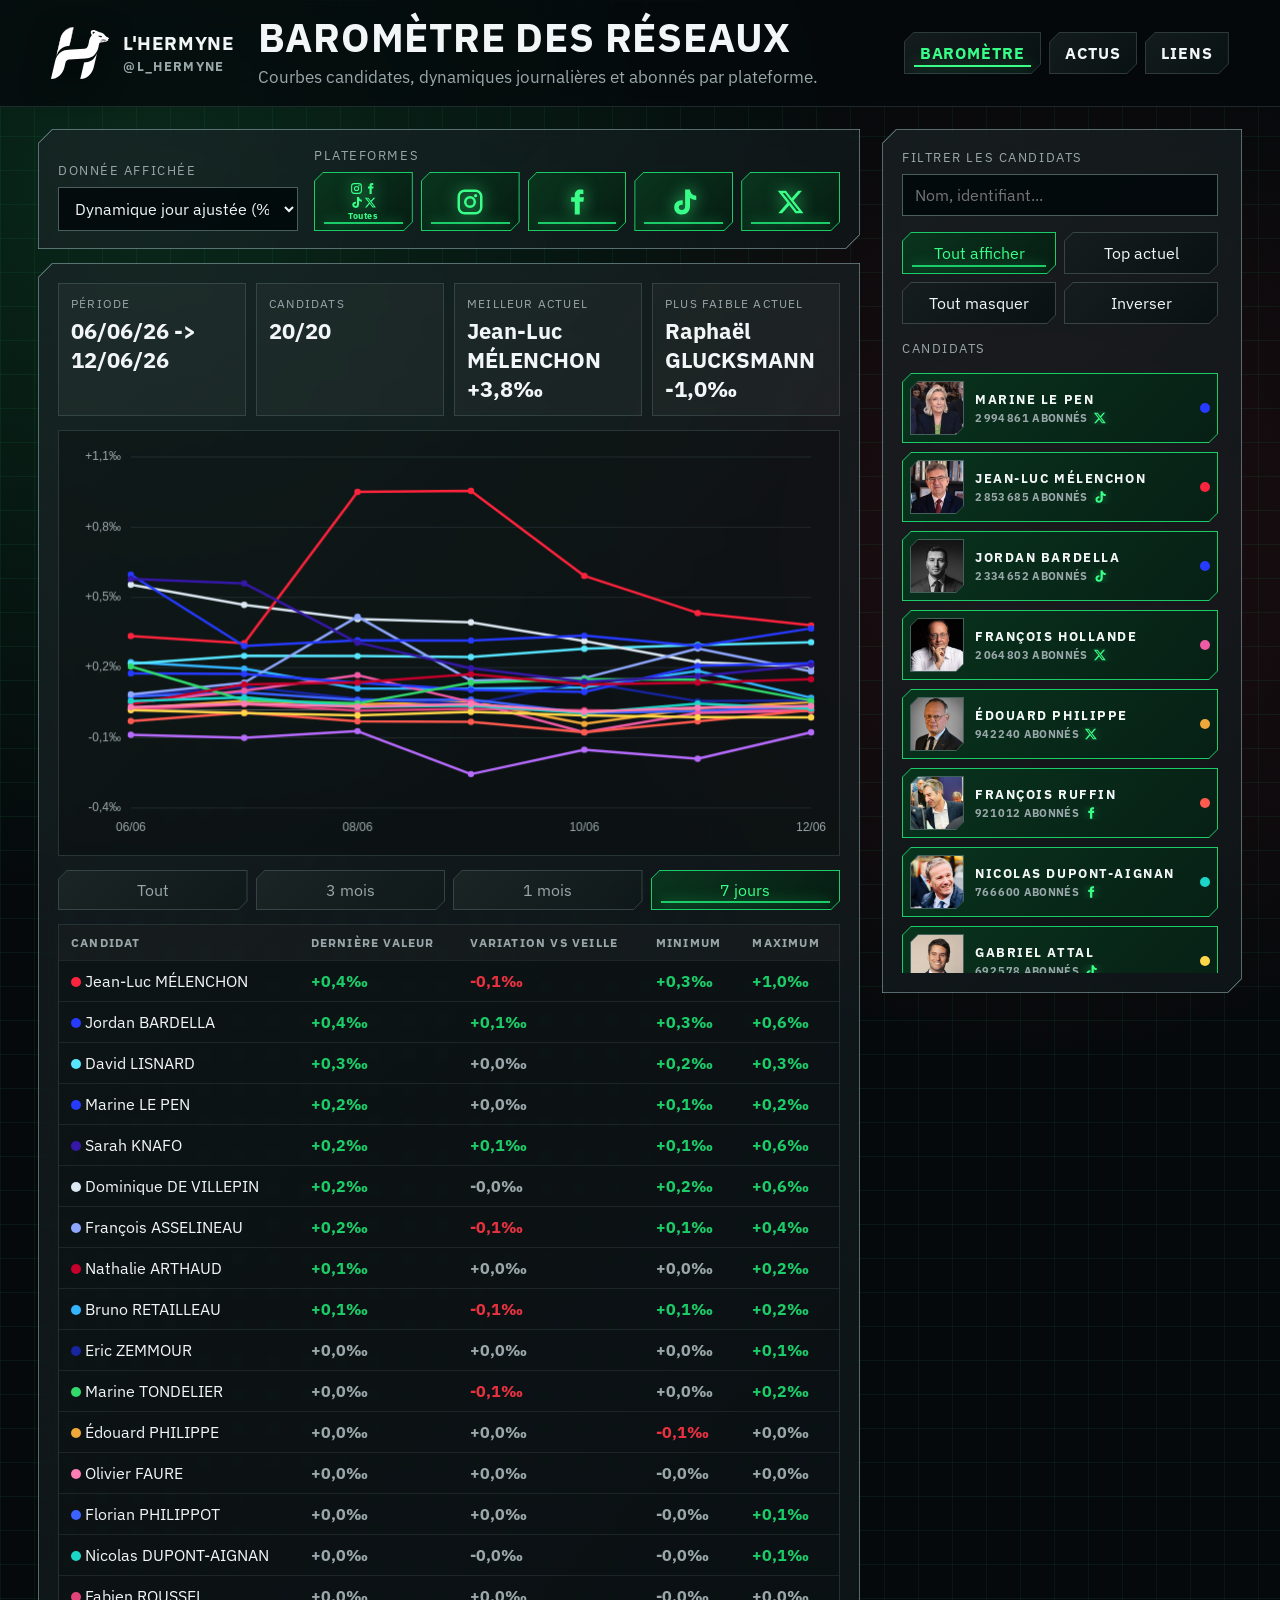
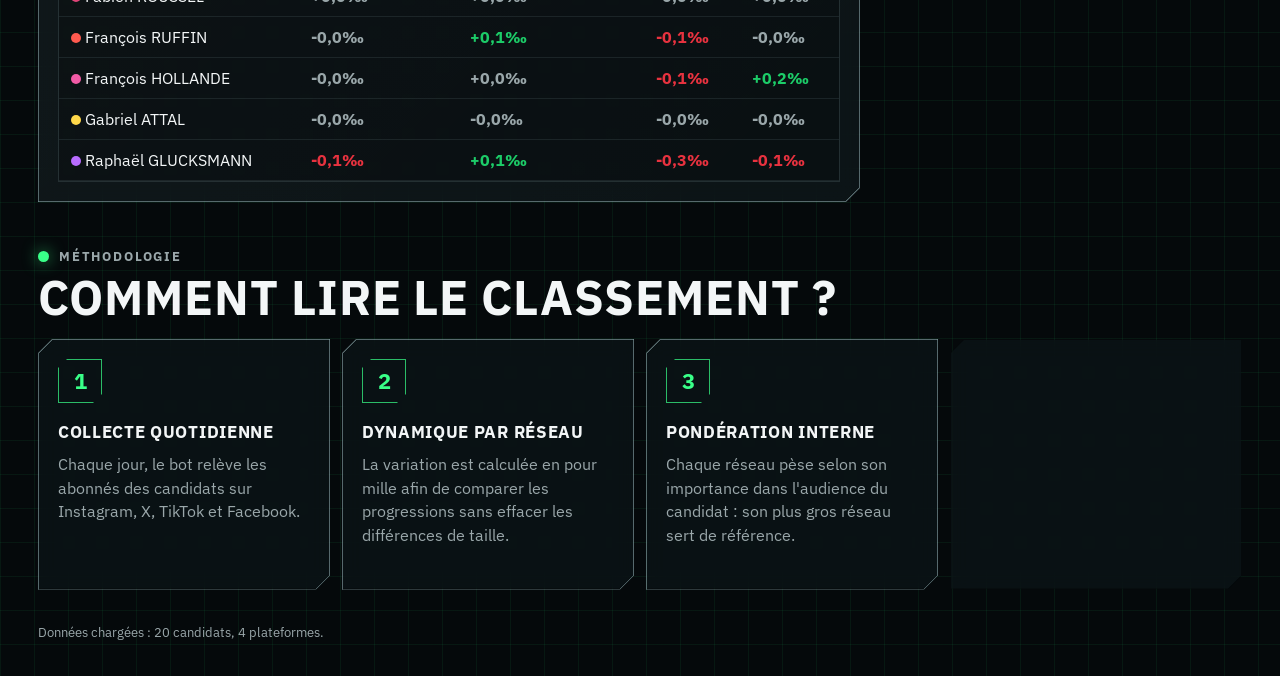
==== commit c3d899d6: "Add files via upload" ====
--- a/monitor_dashboard.html
+++ b/monitor_dashboard.html
@@ -1582,12 +1582,11 @@
       return followers.length ? Math.max(...followers) : 0;
     }
 
-    function platformLogFactor(followers, snapshot) {
+    function platformSurfaceFactor(followers, snapshot) {
       const platformSurface = platformSurfaceFollowers(snapshot);
       if (!Number.isFinite(followers) || followers <= 0 || platformSurface <= 0) return 0;
 
-      const logRatio = Math.log1p(followers) / Math.log1p(platformSurface);
-      return logRatio ** 3;
+      return Math.sqrt(followers / platformSurface);
     }
 
     function latestDataDate() {
@@ -1644,7 +1643,7 @@
           values.push({
             value,
             followers: currentFollowers,
-            platformFactor: platformLogFactor(currentFollowers, current)
+            platformFactor: platformSurfaceFactor(currentFollowers, current)
           });
         }
       }
@@ -1723,6 +1722,7 @@
     }
 
     function getColor(candidate, index) {
+      if (candidate.color) return candidate.color;
       if (CANDIDATE_COLORS[candidate.id]) return CANDIDATE_COLORS[candidate.id];
       const key = candidate.id || String(index);
       let hash = 0;
@@ -2107,7 +2107,8 @@
     }
 
     function initializeData(candidates, histories) {
-      state.candidates = candidates.slice().sort((a, b) => candidateName(a).localeCompare(candidateName(b), "fr"));
+      const visibleCandidates = candidates.filter(candidate => candidate.enabled !== false);
+      state.candidates = visibleCandidates.slice().sort((a, b) => candidateName(a).localeCompare(candidateName(b), "fr"));
       state.histories = histories;
       normalizeHistories();
       state.selectedPlatforms = new Set(Object.keys(PLATFORM_FILES));
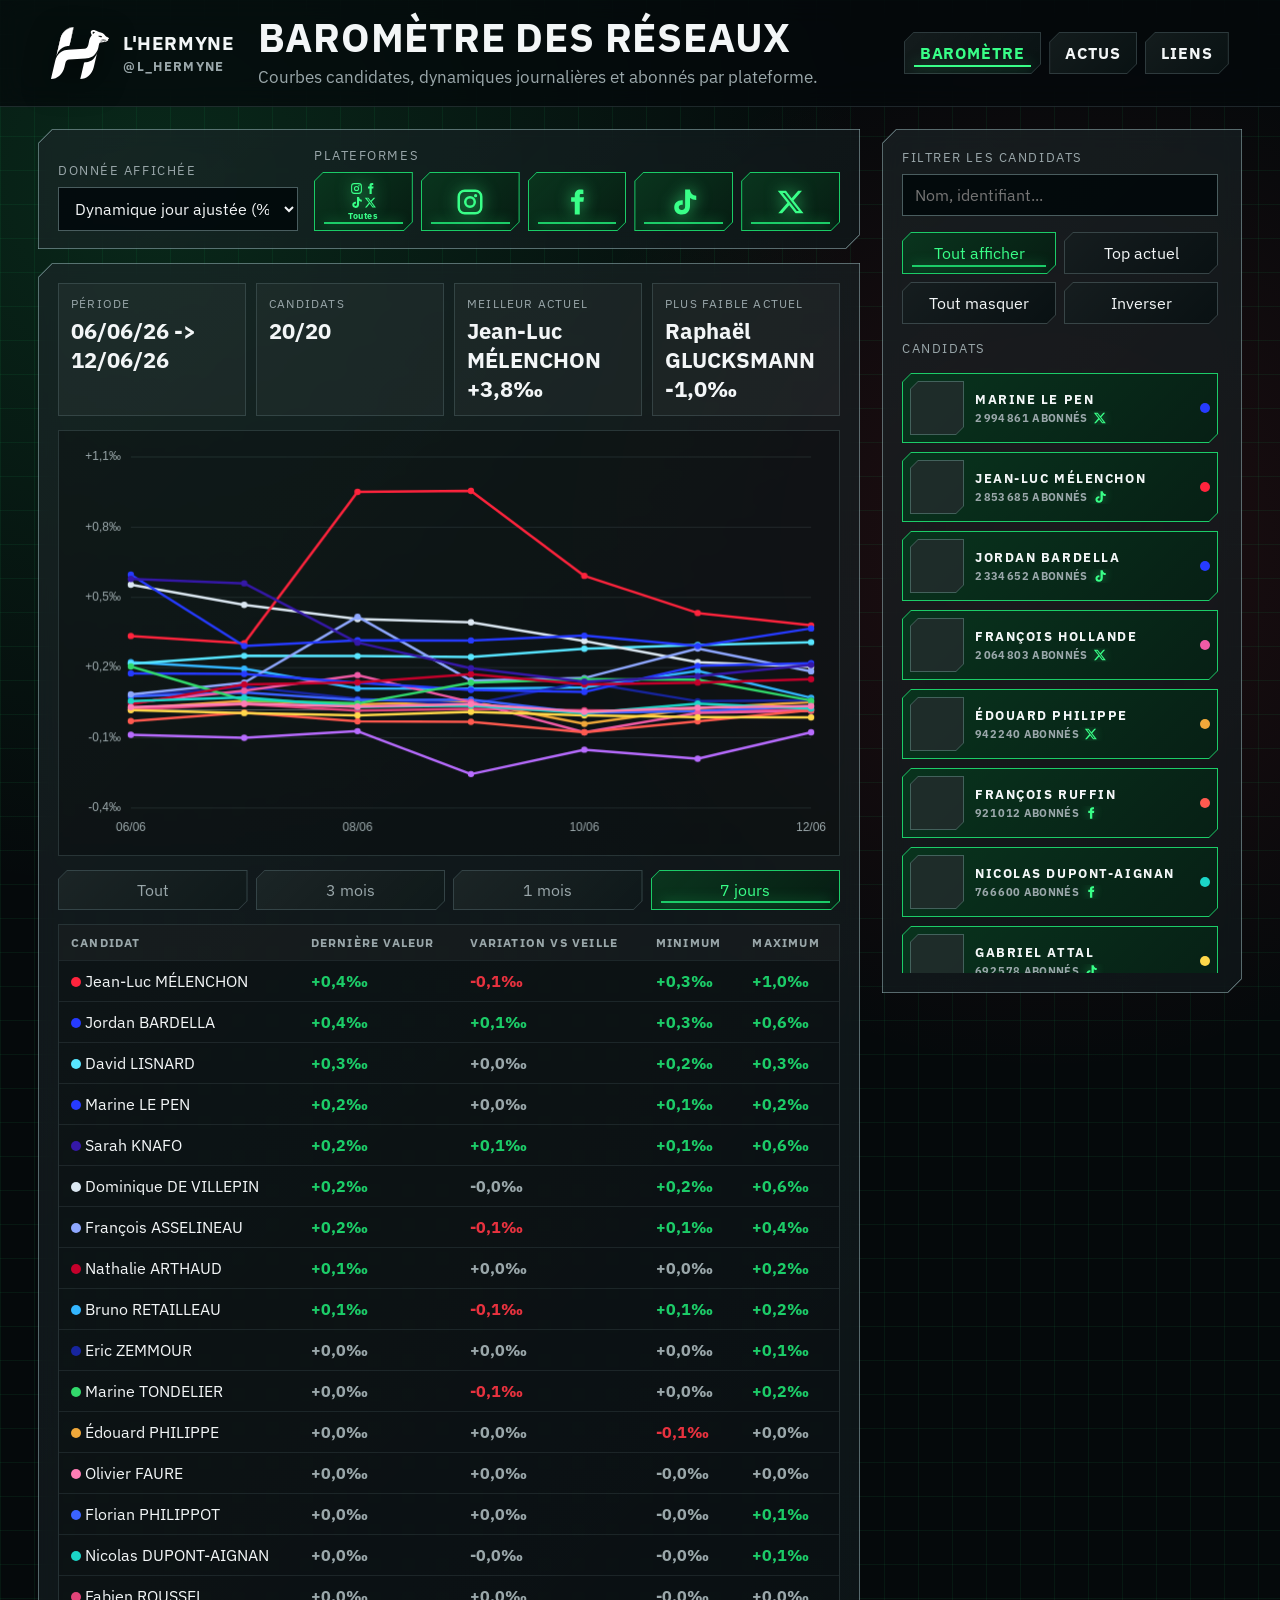
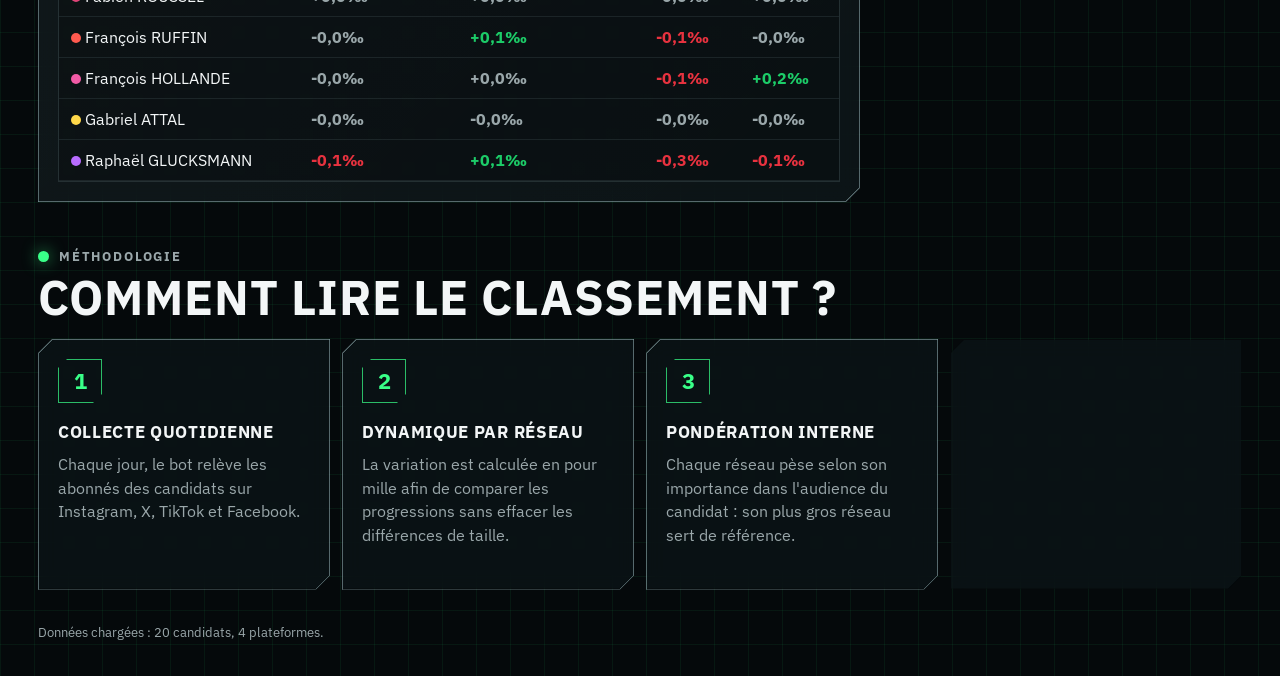
==== commit da1abf62: "Add files via upload" ====
--- a/monitor_dashboard.html
+++ b/monitor_dashboard.html
@@ -1352,7 +1352,7 @@
       <article class="methodology-card panel">
         <span class="methodology-card-number">4</span>
         <h3>Correction par plateforme</h3>
-        <p>Chaque signal est replacé face au plus gros compte de la même plateforme, avec un facteur logarithmique au cube.</p>
+        <p>Chaque signal est replacé face au plus gros compte de la même plateforme, avec une correction par racine carrée.</p>
       </article>
     </div>
   </section>
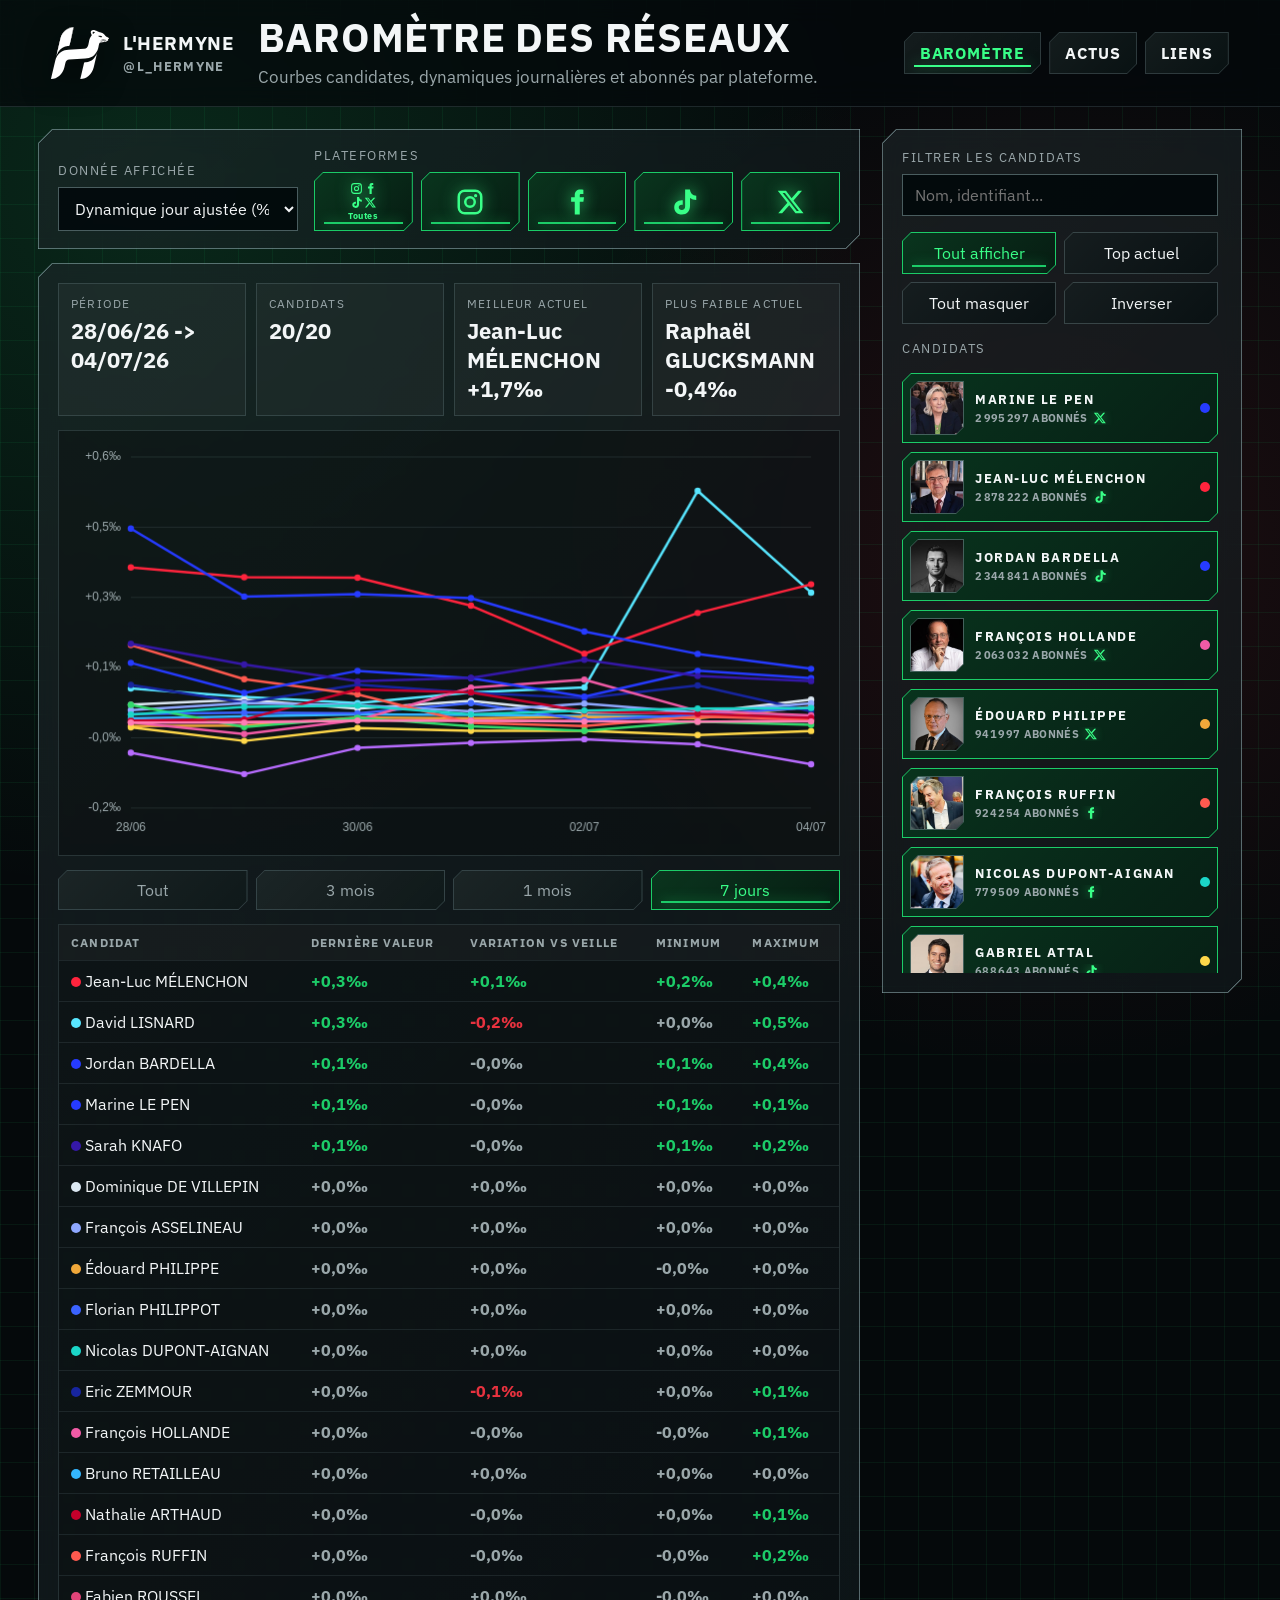
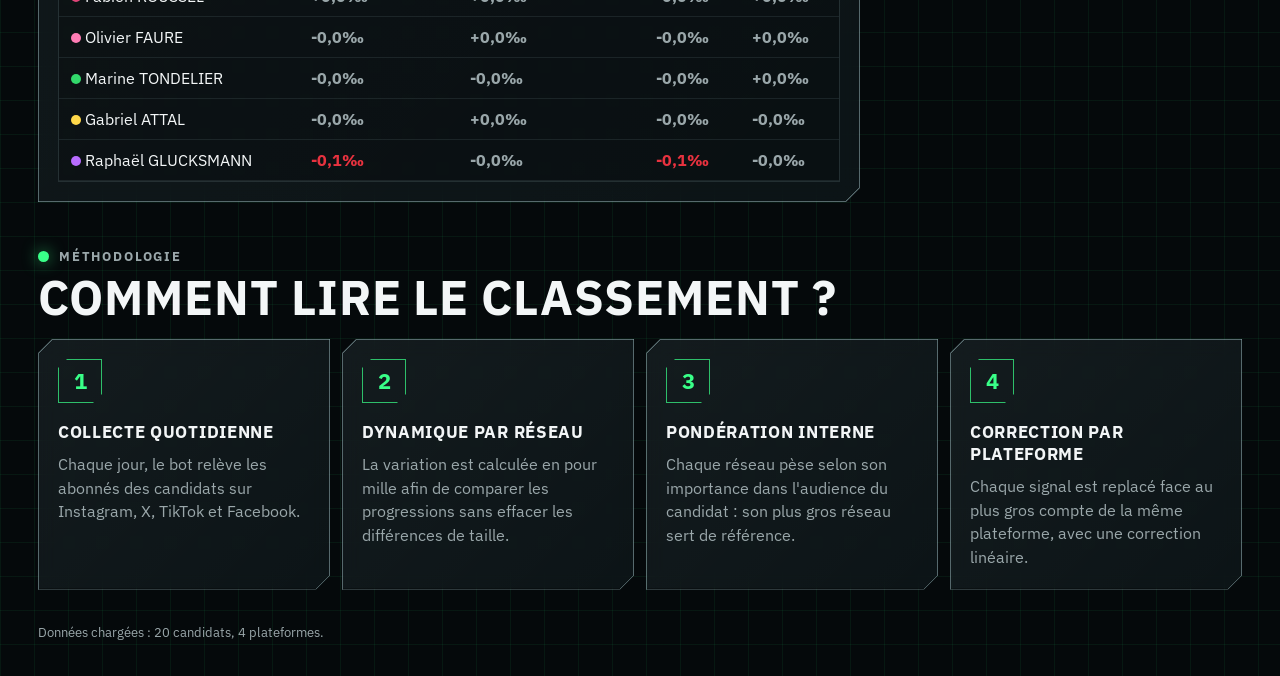
==== commit 9702363c: "Add files via upload" ====
--- a/monitor_dashboard.html
+++ b/monitor_dashboard.html
@@ -1352,7 +1352,7 @@
       <article class="methodology-card panel">
         <span class="methodology-card-number">4</span>
         <h3>Correction par plateforme</h3>
-        <p>Chaque signal est replacé face au plus gros compte de la même plateforme, avec une correction par racine carrée.</p>
+        <p>Chaque signal est replacé face au plus gros compte de la même plateforme, avec une correction linéaire.</p>
       </article>
     </div>
   </section>
@@ -1586,7 +1586,7 @@
       const platformSurface = platformSurfaceFollowers(snapshot);
       if (!Number.isFinite(followers) || followers <= 0 || platformSurface <= 0) return 0;
 
-      return Math.sqrt(followers / platformSurface);
+      return followers / platformSurface;
     }
 
     function latestDataDate() {
